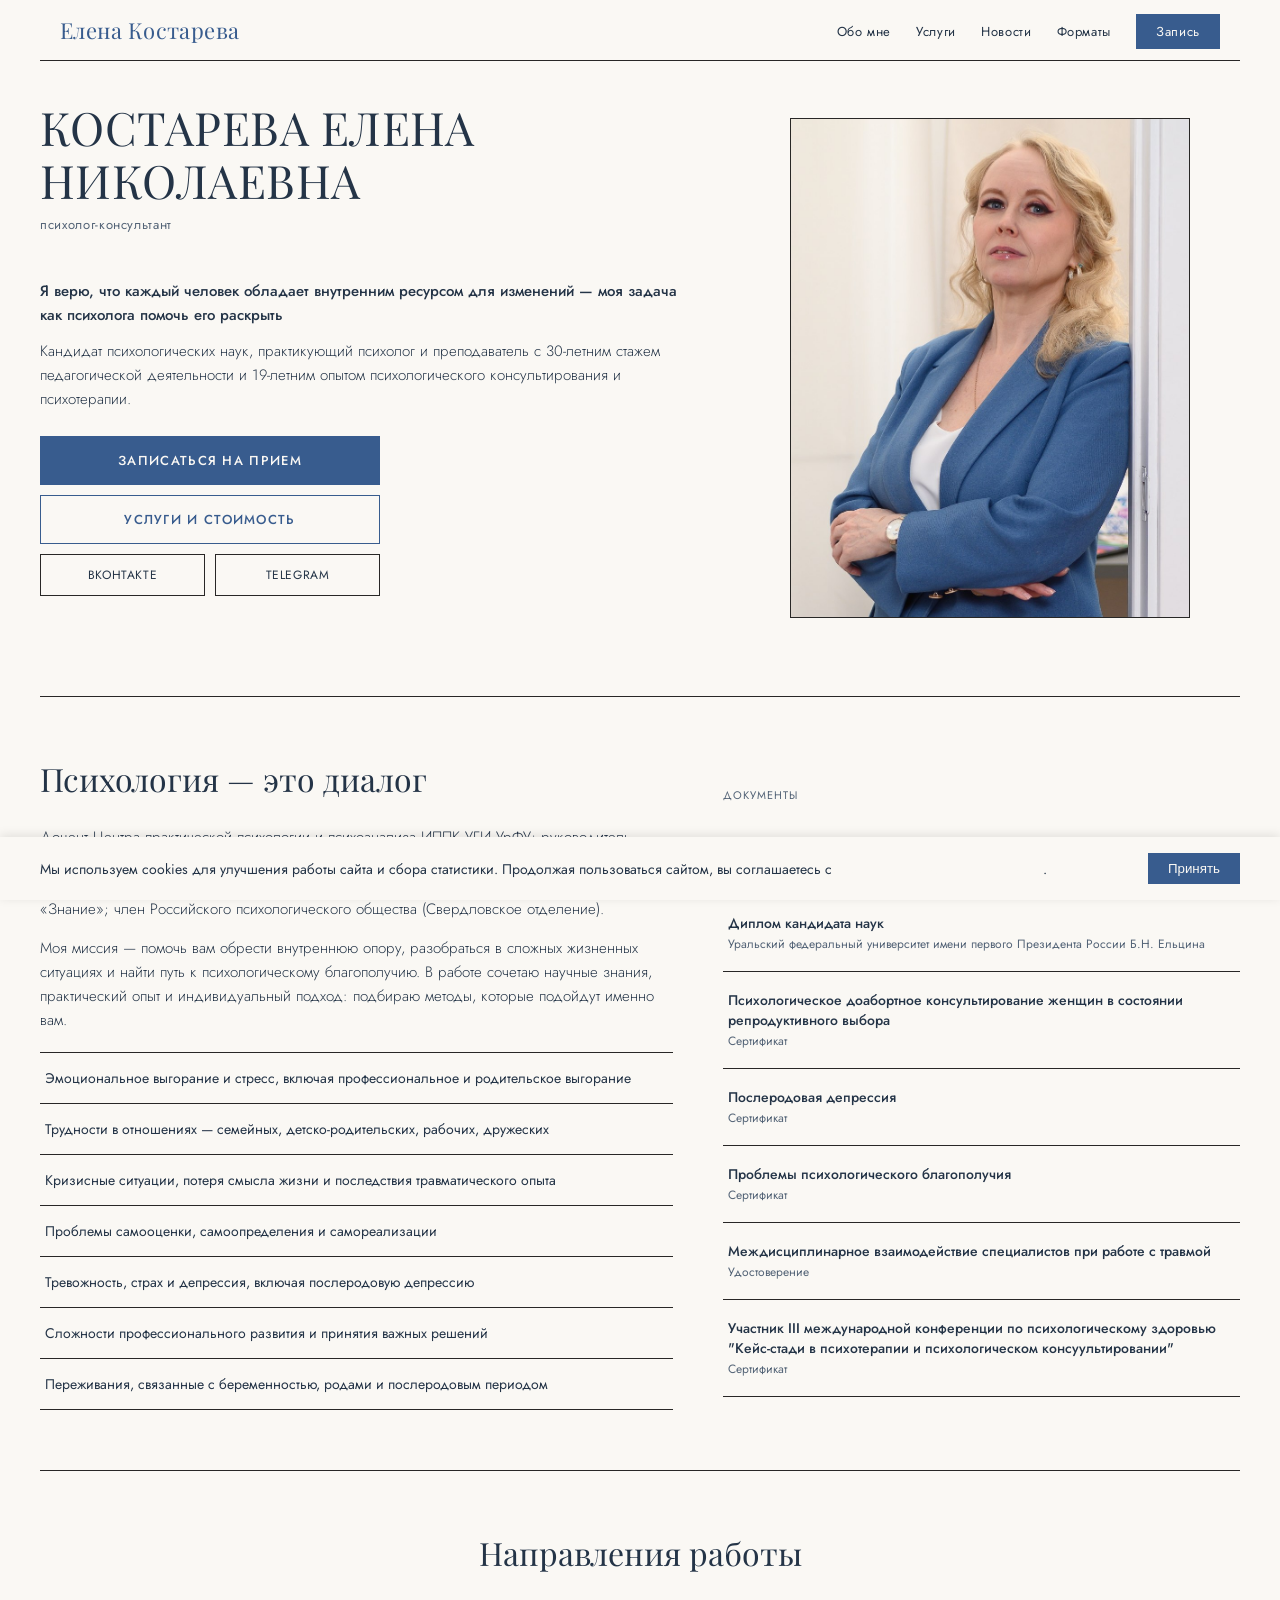
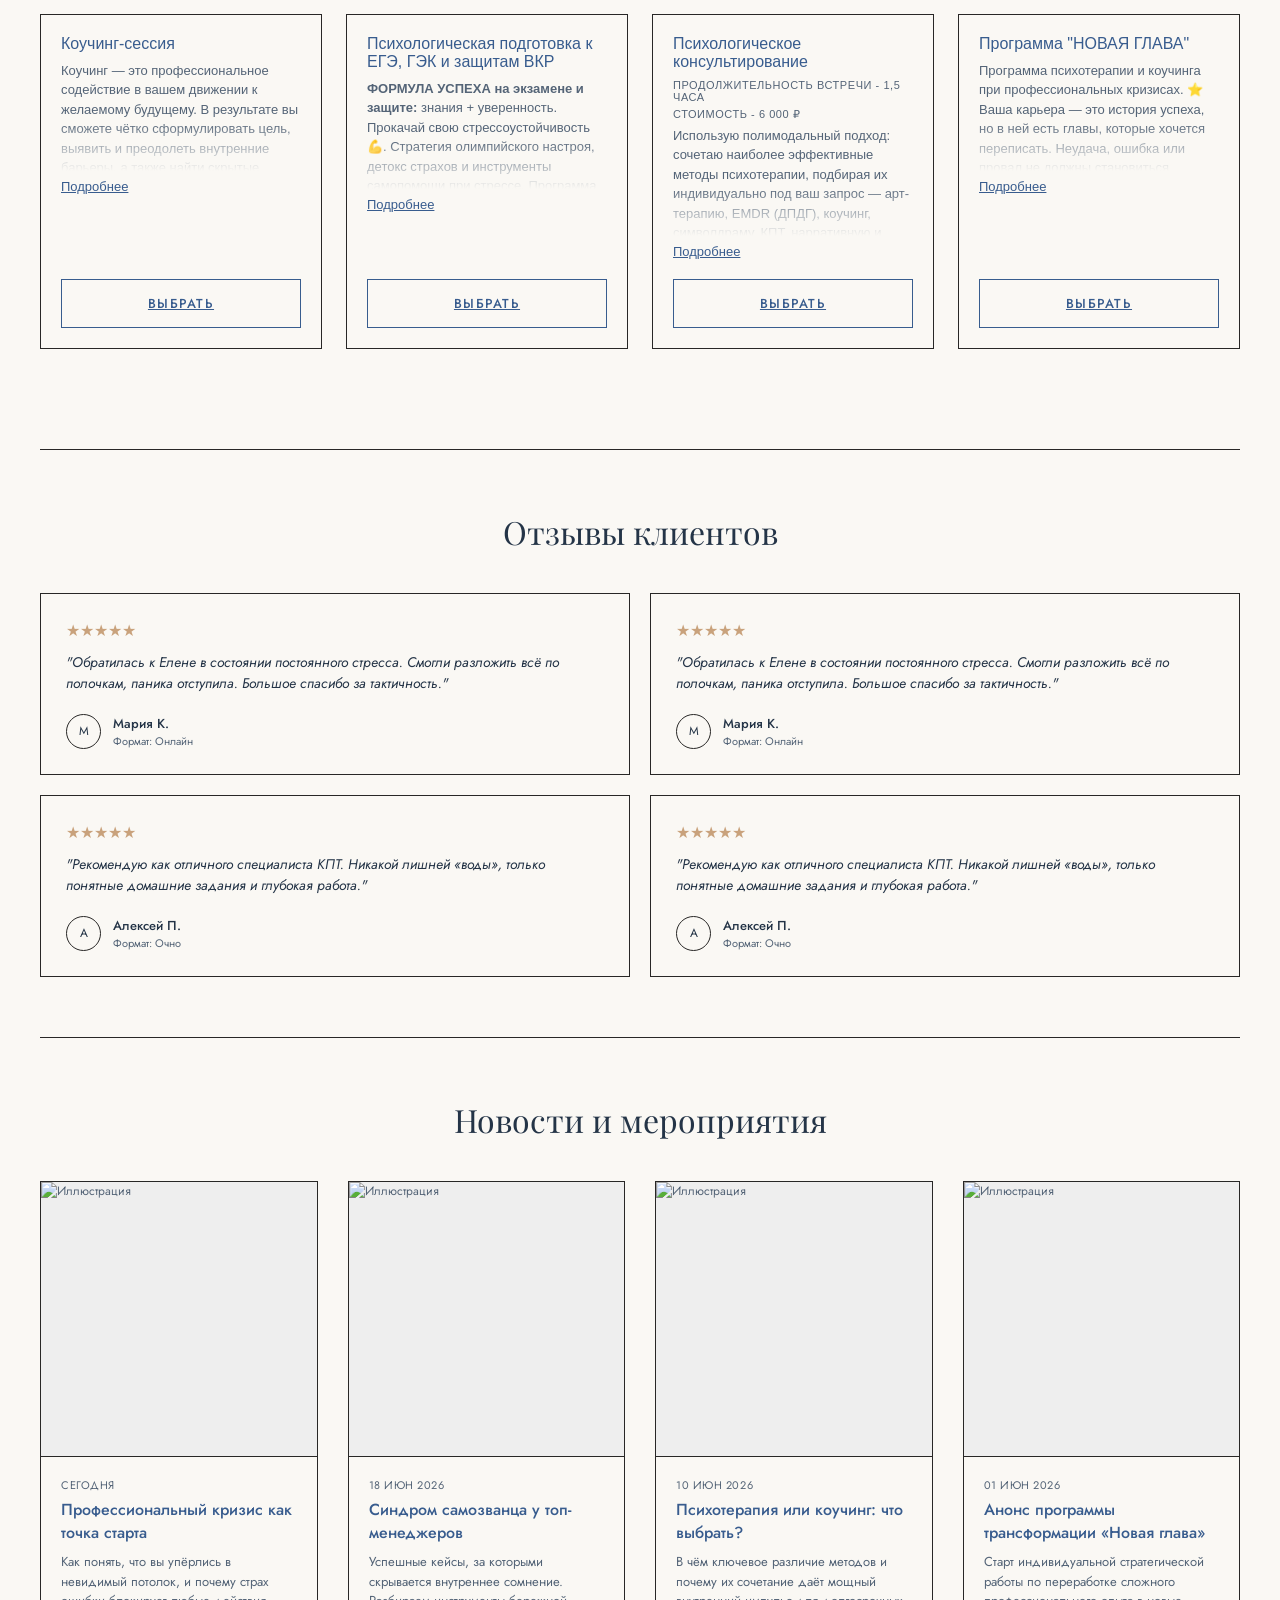
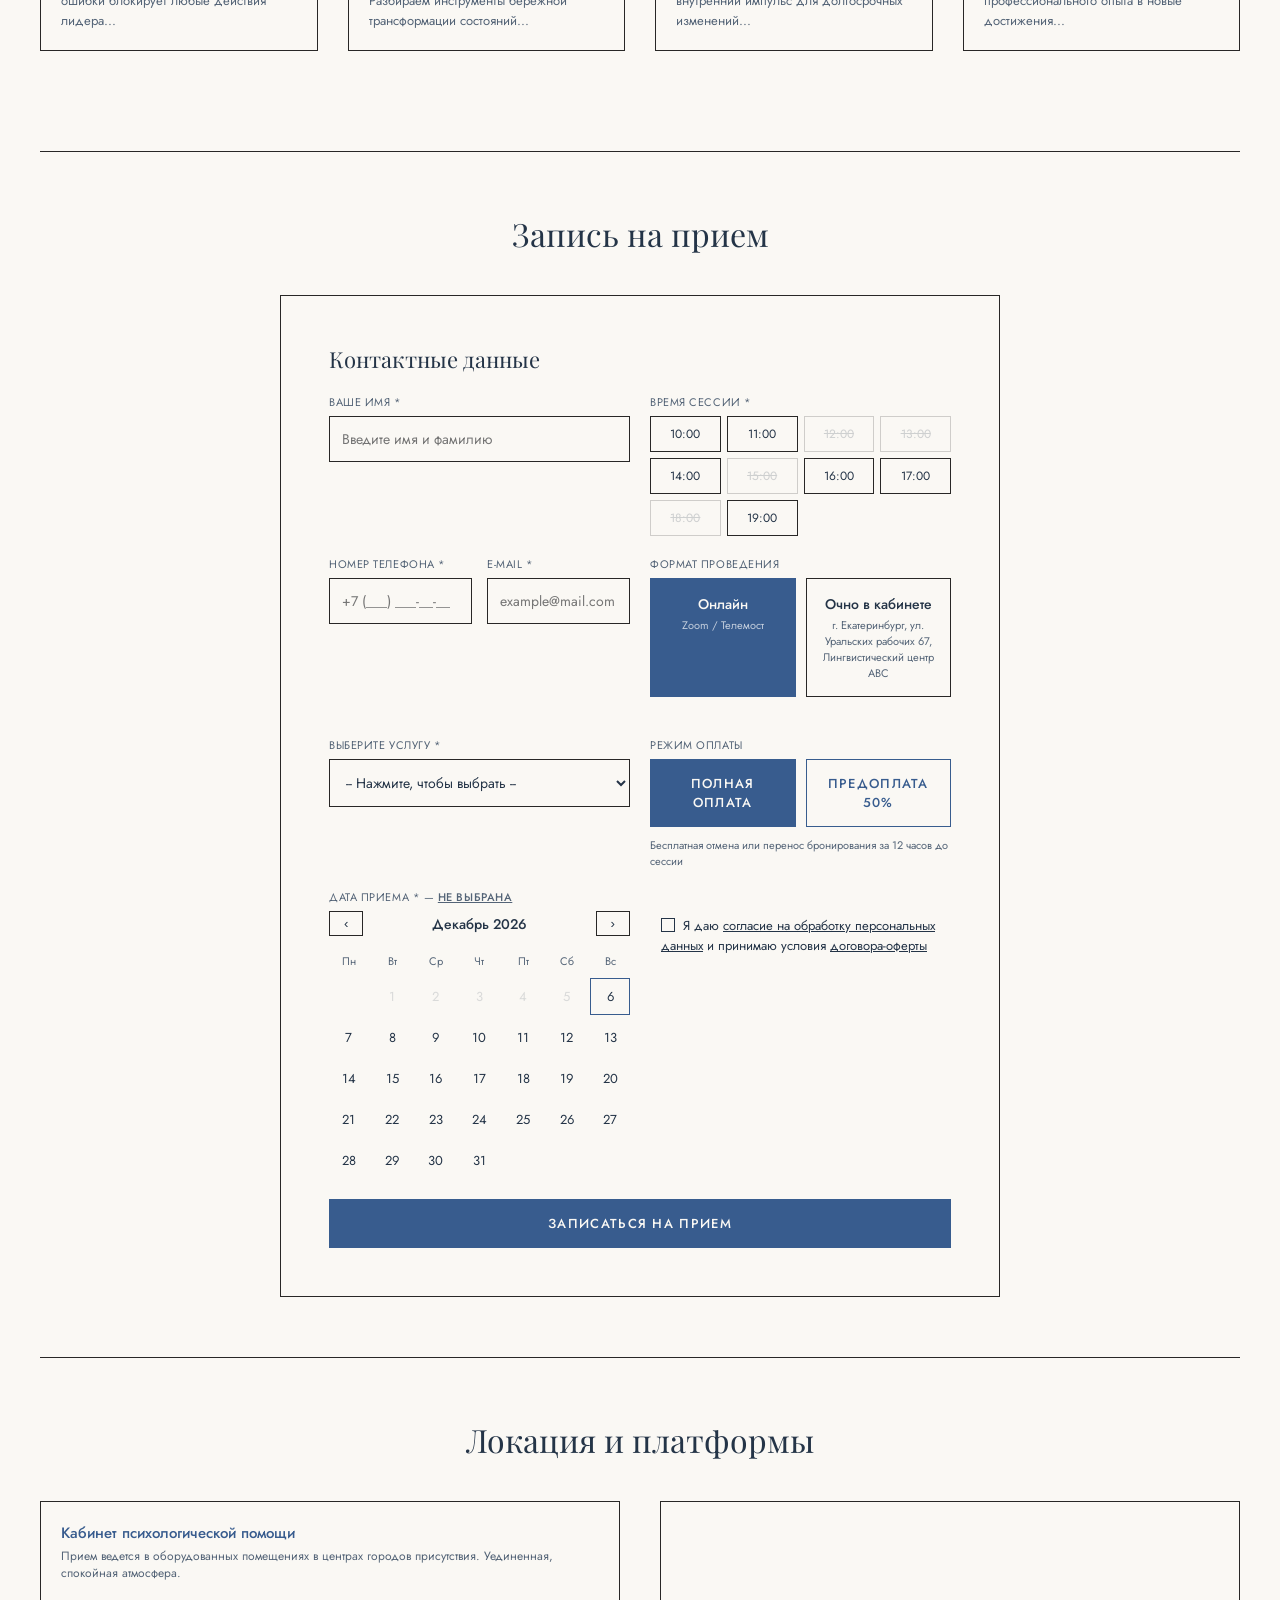
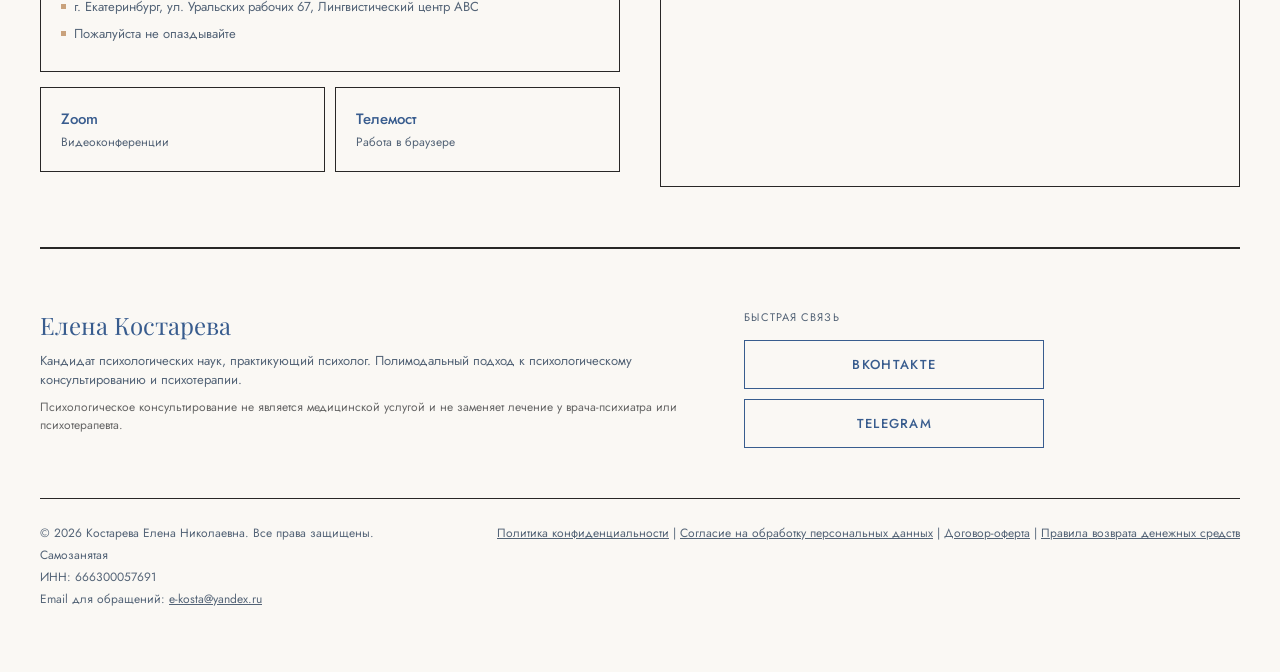
==== index.html @ da9d8582 "auto-sync batch: 2026-06-30 16:48:13" ====
<!DOCTYPE html>
<html lang="ru">

<head>
  <meta charset="UTF-8">
  <meta name="viewport" content="width=device-width, initial-scale=1.0">
  <title>Елена Костарева — Психолог</title>
  <link
    href="https://fonts.googleapis.com/css2?family=Playfair+Display:ital,wght@0,400;0,700;1,400&family=Jost:wght@300;400;500;600&display=swap"
    rel="stylesheet">
  <link rel="stylesheet" href="css/style.css">

  <!-- Yandex.Metrika counter -->
  <script type="text/javascript">
    (function (m, e, t, r, i, k, a) {
      m[i] = m[i] || function () { (m[i].a = m[i].a || []).push(arguments) };
      m[i].l = 1 * new Date();
      for (var j = 0; j < document.scripts.length; j++) { if (document.scripts[j].src === r) { return; } }
      k = e.createElement(t), a = e.getElementsByTagName(t)[0], k.async = 1, k.src = r, a.parentNode.insertBefore(k, a)
    })(window, document, 'script', 'https://mc.yandex.ru/metrika/tag.js?id=110204725', 'ym');

    ym(110204725, 'init', { ssr: true, webvisor: true, clickmap: true, ecommerce: "dataLayer", referrer: document.referrer, url: location.href, accurateTrackBounce: true, trackLinks: true });
  </script>
  <noscript>
    <div><img src="https://mc.yandex.ru/watch/110204725" style="position:absolute; left:-9999px;" alt="" /></div>
  </noscript>
  <!-- /Yandex.Metrika counter -->

</head>

<body>



  <div class="site-wrapper">

    <nav>
      <div class="nav-container">
        <div class="nav-logo">Елена Костарева</div>
        <ul class="nav-links">
          <li><a href="#s-hero">Обо мне</a></li>
          <li><a href="#s-services">Услуги</a></li>
          <li><a href="#s-news">Новости</a></li>
          <li><a href="#s-formats">Форматы</a></li>
          <li><a href="#s-booking" class="nav-cta;"
              style="background: var(--primary); color: #FAF8F4; border: none; padding: 8px 20px; border-radius: 0px; cursor: pointer;">Запись</a>
          </li>
        </ul>
      </div>
    </nav>

    <section id="s-hero" class="page-section">
      <div class="hero-inner">

        <div class="hero-title-block">
          <h1 class="hero-name">Костарева Елена<em>Николаевна</em></h1>
          <div class="hero-badge">психолог-консультант</div>
        </div>

        <div class="hero-right">
          <div class="hero-photo-wrap">
            <div class="hero-photo-inner">
              <img src="media/photo_2026-06-21_14-20-11.jpg" alt="Елена Костарева">
            </div>
          </div>
        </div>

        <div class="hero-left-content">
          <div class="hero-desc">
            <p style="margin-bottom: 12px; font-weight: 500;">Я верю, что каждый человек обладает внутренним ресурсом для изменений — моя задача как психолога помочь его раскрыть</p>
            Кандидат психологических наук, практикующий психолог и преподаватель с 30-летним стажем педагогической деятельности
            и 19-летним опытом психологического консультирования и психотерапии.
          </div>

          <div class="hero-actions">
            <a href="#s-booking" class="btn-style" style="background: var(--primary); color: var(--bg-card);">Записаться
              на прием</a>
            <a href="#s-services" class="btn-style">Услуги и Стоимость</a>
          </div>

          <div class="hero-socials">
            <a href="https://vk.ru/ekostapsy" target="_blank" class="soc-pill">ВКонтакте</a>
            <a href="https://t.me/psychologistekosta" target="_blank" class="soc-pill">Telegram</a>
          </div>
        </div>

      </div>
    </section>

    <div class="page-section">
      <div class="about-grid">

        <div>
          <h2 class="about-heading">Психология — это диалог</h2>
          <p class="about-para">Доцент Центра практической психологии и психоанализа ИППК УГИ УрФУ; руководитель программы
            профпереподготовки по клинической (медицинской) психологии; медицинский психолог государственной медицинской
            организации; лектор Российского общества «Знание»; член Российского психологического общества (Свердловское
            отделение).</p>
          <p class="about-para">Моя миссия — помочь вам обрести внутреннюю опору, разобраться в сложных жизненных ситуациях
            и найти путь к психологическому благополучию. В работе сочетаю научные знания, практический опыт и
            индивидуальный подход: подбираю методы, которые подойдут именно вам.</p>

          <div class="about-spec-list">
            <div class="spec-item">Эмоциональное выгорание и стресс, включая профессиональное и родительское выгорание</div>
            <div class="spec-item">Трудности в отношениях — семейных, детско-родительских, рабочих, дружеских</div>
            <div class="spec-item">Кризисные ситуации, потеря смысла жизни и последствия травматического опыта</div>
            <div class="spec-item">Проблемы самооценки, самоопределения и самореализации</div>
            <div class="spec-item">Тревожность, страх и депрессия, включая послеродовую депрессию</div>
            <div class="spec-item">Сложности профессионального развития и принятия важных решений</div>
            <div class="spec-item">Переживания, связанные с беременностью, родами и послеродовым периодом</div>
          </div>
        </div>

        <div style="margin-top: 30px;">
          <div class="about-eyebrow">Документы</div>
          <div class="cert-blob-card" onclick="openDoc1Modal()">
            <div>
              <div class="cert-name">Диплом о высшем образовании</div>
              <div class="cert-org">Свердловский государственный педагогический институт</div>
            </div>
          </div>

          <div class="cert-blob-card" onclick="openDoc2Modal()">
            <div>
              <div class="cert-name">Диплом кандидата наук</div>
              <div class="cert-org">Уральский федеральный университет имени первого Президента России Б.Н. Ельцина</div>
            </div>
          </div>

          <div class="cert-blob-card" onclick="openDoc3Modal()">
            <div>
              <div class="cert-name">Психологическое доабортное консультирование женщин в состоянии репродуктивного
                выбора</div>
              <div class="cert-org">Сертификат</div>
            </div>
          </div>

          <div class="cert-blob-card" onclick="openDoc4Modal()">
            <div>
              <div class="cert-name">Послеродовая депрессия</div>
              <div class="cert-org">Сертификат</div>
            </div>
          </div>

          <div class="cert-blob-card" onclick="openDoc5Modal()">
            <div>
              <div class="cert-name">Проблемы психологического благополучия</div>
              <div class="cert-org">Сертификат</div>
            </div>
          </div>

          <div class="cert-blob-card" onclick="openDoc6Modal()">
            <div>
              <div class="cert-name">Междисциплинарное взаимодействие специалистов при работе с травмой</div>
              <div class="cert-org">Удостоверение</div>
            </div>
          </div>

          <div class="cert-blob-card" onclick="openDoc7Modal()">
            <div>
              <div class="cert-name">Участник III международной конференции по психологическому здоровью "Кейс-стади в
                психотерапии и психологическом консуультировании"</div>
              <div class="cert-org">Сертификат</div>
            </div>
          </div>
        </div>

      </div>
    </div>

    <!-- Контейнер со всеми услугами -->
    <div id="s-services" class="page-section">

      <div class="section-header">

        <h2 class="section-heading">Направления работы</h2>
      </div>

      <div class="s-services">
        <!-- Услуга 1 -->
        <div class="s-card">
          <!-- <div class="s-price">7 000 ₽</div> -->
          <h3 class="s-title">Коучинг-сессия</h3>

          <div class="s-preview fade">
            <p>Коучинг — это профессиональное содействие в вашем движении к желаемому будущему. В результате вы сможете
              чётко сформулировать цель, выявить и преодолеть внутренние барьеры, а также найти скрытые ресурсы...</p>
          </div>
          <button class="s-more-btn" onclick="openServiceModal('modal-1', 'Коучинг-сессия')">Подробнее</button>
          <a href="#s-booking" class="s-book-btn">Выбрать</a>

          <!-- Скрытый полный текст для модалки -->
          <div id="modal-1" class="s-hidden-content">
            <p>Коучинг — это профессиональное содействие в вашем движении к желаемому будущему.</p>
            <p><strong>В результате вы сможете:</strong></p>
            <ul>
              <li>чётко сформулировать цель, которая действительно вас зажигает;</li>
              <li>выявить и преодолеть внутренние барьеры, которые годами держат вас на месте;</li>
              <li>найти скрытые ресурсы и сильные стороны, о которых вы могли не подозревать;</li>
              <li>составить пошаговый план действий — реалистичный и вдохновляющий;</li>
              <li>сохранить мотивацию и фокус на пути к результату.</li>
            </ul>
          </div>
        </div>

        <!-- Услуга 2 -->
        <div class="s-card">
          <!-- <div class="s-price">6 000 ₽ / час</div> -->
          <h3 class="s-title">Психологическая подготовка к ЕГЭ, ГЭК и защитам ВКР</h3>

          <div class="s-preview fade">
            <p><strong>ФОРМУЛА УСПЕХА на экзамене и защите:</strong> знания + уверенность.</p>
            <p>Прокачай свою стрессоустойчивость 💪. Стратегия олимпийского настроя, детокс страхов и инструменты
              самопомощи при стрессе. Программа от преподавателя университета...</p>
          </div>
          <button class="s-more-btn"
            onclick="openServiceModal('modal-2', 'Подготовка к ЕГЭ и защитам ВКР')">Подробнее</button>
          <a href="#s-booking" class="s-book-btn">Выбрать</a>

          <div id="modal-2" class="s-hidden-content">
            <p><strong>ФОРМУЛА УСПЕХА на экзамене и защите:</strong> знания + уверенность</p>
            <p>ПСИХОЛОГИЧЕСКАЯ ПОДГОТОВКА К ЕГЭ, ГЭК и защитам ВКР. Прокачай свою стрессоустойчивость 💪</p>
            <p><strong>Что ты получишь?</strong></p>
            <ul>
              <li>стратегию создания и поддержания олимпийского настроя;</li>
              <li>детокс страхов и тревожности;</li>
              <li>инструменты самопомощи при стрессе в ситуации экзамена.</li>
            </ul>
            <p><em>Программа от преподавателя университета, практикующего психолога!</em></p>
            <p><strong>Как устроена программа?</strong></p>
            <ul>
              <li>вводная встреча — диагностика состояния, прояснение сильных сторон и зон неустойчивости;</li>
              <li>обучение приёмам самокоррекции состояния;</li>
              <li>формирование готовности к процедуре ЕГЭ, ГЭК и защитам ВКР методиками, основанными на понимании
                нейробиологических основ регуляции состояния и поведения.</li>
            </ul>
            <div class="s-bonus-box">
              <p><strong>Пакет:</strong> 3 индивидуальные сессии с выпускником.</p>
              <p>🎁 <strong>Бонус:</strong> При единовременной оплате пакета + одна 30-минутная консультация с
                родителями <strong>ИЛИ</strong> одна 30-минутная поддерживающая консультация для выпускника В ПОДАРОК.
              </p>
            </div>
          </div>
        </div>

        <!-- Услуга 3 -->
        <div class="s-card">

          <h3 class="s-title">Психологическое консультирование</h3>
          <div class="s-price">Продолжительность встречи - 1,5 часа </div>
          <div class="s-price">Стоимость - 6 000 ₽</div>
          <div class="s-preview fade">
            <p>Использую полимодальный подход: сочетаю наиболее эффективные методы психотерапии, подбирая их
              индивидуально под ваш запрос — арт-терапию, EMDR (ДПДГ), коучинг, символдраму, КПТ, нарративную и
              гештальт-терапию...</p>
          </div>
          <button class="s-more-btn" onclick="openServiceModal('modal-3', 'Психологическое консультирование')">Подробнее</button>
          <a href="#s-booking" class="s-book-btn">Выбрать</a>

          <div id="modal-3" class="s-hidden-content">
            <p>Индивидуальные консультации для решения актуальных жизненных трудностей и обретения внутренней
              гармонии. В работе использую полимодальный подход: сочетаю наиболее эффективные методы психотерапии,
              подбирая их индивидуально под ваш запрос и особенности личности.</p>
            <p><strong>Какие методы применяю:</strong></p>
            <ul>
              <li>арт-терапия — работа через творческое самовыражение, особенно эффективна при сложностях с
                вербализацией эмоций (в т.ч. на основе теории привязанности);</li>
              <li>EMDR (ДПДГ) — помогает проработать травматический опыт без необходимости подробно его
                проговаривать;</li>
              <li>коучинг — для постановки и достижения целей и повышения личной эффективности;</li>
              <li>символдрама (кататимно-имагинативная психотерапия) — работа с образами для доступа к
                бессознательным процессам;</li>
              <li>когнитивно-поведенческая терапия (КПТ) — коррекция негативных установок и дисфункциональных
                мыслей;</li>
              <li>нарративная терапия — переосмысление жизненных историй, поиск сильных сторон и ресурсов;</li>
              <li>гештальт-терапия — восстановление целостности личности, работа с актуальными переживаниями
                «здесь и сейчас»;</li>
              <li>судьбоанализ (Л. Зонди) и экспериментальная диагностика побуждений — для глубокого понимания
                внутренних мотивов и родовых сценариев.</li>
            </ul>
          </div>
        </div>

        <!-- Услуга 4 -->
        <div class="s-card">
          <!-- <div class="s-price">7 000 ₽ / час</div> -->
          <h3 class="s-title">Программа "НОВАЯ ГЛАВА"</h3>

          <div class="s-preview fade">
            <p>Программа психотерапии и коучинга при профессиональных кризисах. ⭐️ Ваша карьера — это история успеха, но
              в ней есть главы, которые хочется переписать. Неудача, ошибка или провал не должны становиться финалом. Вы
              — профессионал...</p>
          </div>
          <button class="s-more-btn" onclick="openServiceModal('modal-4', 'Программа «НОВАЯ ГЛАВА»')">Подробнее</button>
          <a href="#s-booking" class="s-book-btn">Выбрать</a>

          <div id="modal-4" class="s-hidden-content">
            <p><strong>Программа психотерапии и коучинга при профессиональных кризисах</strong></p>
            <p>⭐️ Ваша карьера — это история успеха, но в ней есть главы, которые хочется переписать. Неудача, ошибка
              или провал не должны становиться финалом.</p>
            <p>⭐️ Вы — профессионал, который умеет управлять процессами и людьми. Но сейчас главный проект, который
              буксует, — это вы сами. Программа "НОВАЯ ГЛАВА" — это стратегическая работа по переработке сложного опыта
              в готовность к достижениям. В прошлом содержится топливо для будущих побед, чтобы вы снова начали
              принимать решения с уверенностью лидера и получать результаты, которых заслуживаете.</p>
            <p>⭐️ Чувствуете, что упёрлись в невидимую стену? Когда интеллект и опыт говорят „вперёд“, а внутри — страх,
              сомнение и ступор. Через сочетание глубокой психотерапии и коучинга мы найдём и обезвредим внутренние
              „затыки“, которые воруют вашу энергию. Результат — не просто спокойствие, а мощный внутренний импульс для
              старта к новым вершинам.</p>
            <p><strong>Структура программы:</strong> знакомство, определение запроса и диагностика для составления
              индивидуализированного плана, содержательные этапы программы, завершение.</p>
            <p><strong>Что вы получите?</strong></p>
            <ul class="s-checkmark-list">
              <li>✅ понимание своего жизненного пути;</li>
              <li>✅ новое отношение к своей биографии;</li>
              <li>✅ импульс к изменениям;</li>
              <li>✅ стратегию и тактику достижения целей в важных сферах жизни;</li>
              <li>✅ инструменты трансформаций;</li>
              <li>✅ ключи доступа к изменению своих состояний.</li>
            </ul>
          </div>
        </div>
      </div>
    </div>

    <!-- Разметка самого всплывающего окна (модалки) -->
    <div id="service-modal" class="s-modal-overlay" onclick="closeServiceModal(event)">
      <div class="s-modal-box">
        <button class="s-modal-close" onclick="closeServiceModal()">&times;</button>
        <h3 id="s-modal-title" class="s-modal-title"></h3>
        <div id="s-modal-body" class="s-modal-body"></div>
        <a href="#s-booking" class="s-book-btn s-modal-btn" onclick="closeServiceModal()">Выбрать</a>




      </div>
    </div>

    <div class="page-section">
      <div class="section-header">

        <h2 class="section-heading">Отзывы клиентов</h2>
      </div>
      <div class="rv-grid">
        <div class="rv-card">
          <div class="rv-stars">★★★★★</div>
          <div class="rv-text">"Обратилась к Елене в состоянии постоянного стресса. Смогли разложить всё по полочкам,
            паника отступила. Большое спасибо за тактичность."</div>
          <div class="rv-author">
            <div class="rv-ava">М</div>
            <div>
              <div class="rv-name">Мария К.</div>
              <div class="rv-meta">Формат: Онлайн</div>
            </div>
          </div>
        </div>
        <div class="rv-card">
          <div class="rv-stars">★★★★★</div>
          <div class="rv-text">"Обратилась к Елене в состоянии постоянного стресса. Смогли разложить всё по полочкам,
            паника отступила. Большое спасибо за тактичность."</div>
          <div class="rv-author">
            <div class="rv-ava">М</div>
            <div>
              <div class="rv-name">Мария К.</div>
              <div class="rv-meta">Формат: Онлайн</div>
            </div>
          </div>
        </div>
        <div class="rv-card">
          <div class="rv-stars">★★★★★</div>
          <div class="rv-text">"Рекомендую как отличного специалиста КПТ. Никакой лишней «воды», только понятные
            домашние задания и глубокая работа."</div>
          <div class="rv-author">
            <div class="rv-ava">А</div>
            <div>
              <div class="rv-name">Алексей П.</div>
              <div class="rv-meta">Формат: Очно</div>
            </div>
          </div>
        </div>
        <div class="rv-card">
          <div class="rv-stars">★★★★★</div>
          <div class="rv-text">"Рекомендую как отличного специалиста КПТ. Никакой лишней «воды», только понятные
            домашние задания и глубокая работа."</div>
          <div class="rv-author">
            <div class="rv-ava">А</div>
            <div>
              <div class="rv-name">Алексей П.</div>
              <div class="rv-meta">Формат: Очно</div>
            </div>
          </div>
        </div>
      </div>
    </div>

    <div id="s-news" class="page-section">
      <div class="section-header">

        <h2 class="section-heading">Новости и мероприятия</h2>
      </div>
      <div class="news-grid"></div>
    </div>

    <div id="s-booking" class="page-section">
      <div class="section-header">

        <h2 class="section-heading">Запись на прием</h2>
      </div>

      <div class="booking-form">
        <div class="booking-grid">

          <div class="fg-title">
            <div class="form-ttl">Контактные данные</div>
          </div>

          <div class="fg fg-name">
            <label class="fl">Ваше имя *</label>
            <input class="fi-inp" type="text" id="bName" placeholder="Введите имя и фамилию">
          </div>

          <div class="form-row2 fg-contacts">
            <div class="fg" style="margin-bottom: 0;">
              <label class="fl">Номер телефона *</label>
              <input class="fi-inp" type="tel" id="bPhone" placeholder="+7 (___) ___-__-__">
            </div>
            <div class="fg" style="margin-bottom: 0;">
              <label class="fl">E-mail *</label>
              <input class="fi-inp" type="email" id="bEmail" placeholder="example@mail.com">
            </div>
          </div>

          <div class="fg fg-service">
            <label class="fl">Выберите услугу *</label>
            <select class="fi-sel" id="bService">
              <option value="">-- Нажмите, чтобы выбрать --</option>
              <option value="ind">Коучинг-сессия — 7 000 ₽</option>
              <option value="anx">Психологическая подготовка к ЕГЭ, ГЭК и защитам ВКР — 6 000 ₽ / час</option>
              <option value="anx">Психологическое консультирование — 6 000 ₽, 1,5 часа</option>
              <option value="intro">Программа "НОВАЯ ГЛАВА" — 7 000 ₽ / час</option>
            </select>
          </div>

          <div class="fg fg-date">
            <label class="fl">Дата приема * — <span id="dateLabel"
                style="text-decoration: underline; font-weight: 500;">не выбрана</span></label>
            <div class="cal-nav">
              <button class="cal-nav-btn" onclick="chMon(-1)">‹</button>
              <span class="cal-month" id="calM"></span>
              <button class="cal-nav-btn" onclick="chMon(1)">›</button>
            </div>
            <div class="cal-grid-f" id="calG"></div>
          </div>

          <div class="fg fg-time">
            <label class="fl">Время сессии * <span id="timeLabel" style="font-weight: 600;"></span></label>
            <div class="time-grid">
              <div class="tsl" onclick="selT(this)">10:00</div>
              <div class="tsl" onclick="selT(this)">11:00</div>
              <div class="tsl busy">12:00</div>
              <div class="tsl busy">13:00</div>
              <div class="tsl" onclick="selT(this)">14:00</div>
              <div class="tsl busy">15:00</div>
              <div class="tsl" onclick="selT(this)">16:00</div>
              <div class="tsl" onclick="selT(this)">17:00</div>
              <div class="tsl busy">18:00</div>
              <div class="tsl" onclick="selT(this)">19:00</div>
            </div>
          </div>

          <div class="fg fg-format">
            <label class="fl">Формат проведения</label>
            <div class="fmt-cards">
              <div class="fmt-card on" id="fmtOn" onclick="selFmt('on')">
                <div class="fn">Онлайн</div>
                <div class="fd">Zoom / Телемост</div>
              </div>
              <div class="fmt-card" id="fmtOff" onclick="selFmt('off')">
                <div class="fn">Очно в кабинете</div>
                <div class="fd">г. Екатеринбург, ул. Уральских рабочих 67, Лингвистический центр ABC</div>
              </div>
            </div>
          </div>

          <div class="fg fg-payment">
            <label class="fl">Режим оплаты</label>
            <div class="pay-opts">
              <button class="btn-style pay-opt on" onclick="selPay(this)">Полная оплата</button>
              <button class="btn-style pay-opt" onclick="selPay(this)">Предоплата 50%</button>
            </div>

            <div class="cancel-hint">Бесплатная отмена или перенос бронирования за 12 часов до сессии</div>
          </div>

          <div class="fg fg-soglasie" ;
            style="margin: 16px 0; padding: 11px; background: #FAF8F4; border-radius: 0px; font-size: 13px; line-height: 1.5;">
            <label class="custom-check">
              <input type="checkbox" id="consent-check" required>
              <span>Я даю <a href="javascript:void(0)" onclick="openPersDataModal()"
                  style="color: inherit; text-decoration: underline;">согласие на обработку персональных данных</a> и
                принимаю условия <a href="javascript:void(0)" onclick="openOfertaModal()"
                  style="color: inherit; text-decoration: underline;">договора-оферты</a></span>
            </label>
          </div>

          <button class="btn-style fg-submit"
            style="background: var(--primary) !important; color: var(--bg-card) !important; max-width: 100%;"
            onclick="submitB()">Записаться на прием</button>

        </div>
      </div>
    </div>

    <div id="s-formats" class="page-section">
      <div class="section-header">

        <h2 class="section-heading">Локация и платформы</h2>
      </div>

      <div class="formats-grid-main">
        <div>
          <div class="plat-card">
            <div class="plat-name">Кабинет психологической помощи</div>
            <div class="plat-sub">Прием ведется в оборудованных помещениях в центрах городов присутствия. Уединенная,
              спокойная атмосфера.</div>
            <ul class="rules-list">
              <li class="rule-row"><span class="rule-dot"></span> г. Екатеринбург, ул. Уральских рабочих 67, Лингвистический центр ABC</li>
              <li class="rule-row"><span class="rule-dot"></span> Пожалуйста не опаздывайте</li>
            </ul>
          </div>

          <div class="platforms-grid">
            <div class="plat-card">
              <div class="plat-name">Zoom</div>
              <div class="plat-sub">Видеоконференции</div>
            </div>
            <div class="plat-card">
              <div class="plat-name">Телемост</div>
              <div class="plat-sub">Работа в браузере</div>
            </div>
          </div>
        </div>

        <div class="map-col">
          <div class="map-block">
            <iframe
             src="https://www.google.com/maps/embed?pb=!1m18!1m12!1m3!1d859.5485099688846!2d60.586876999999994!3d56.90001389999999!2m3!1f0!2f0!3f0!3m2!1i1024!2i768!4f13.1!3m3!1m2!1s0x43c1721aa1244d45%3A0x1140491ae9b77c38!2z0YPQuy4g0KPRgNCw0LvRjNGB0LrQuNGFINCg0LDQsdC-0YfQuNGFLCA2Nywg0JXQutCw0YLQtdGA0LjQvdCx0YPRgNCzLCDQodCy0LXRgNC00LvQvtCy0YHQutCw0Y8g0L7QsdC7LiwgNjIwMDQy!5e0!3m2!1sru!2sru!4v1782836334470!5m2!1sru!2sru" 
              width="100%" height="100%" frameborder="0" style="border:0;" allowfullscreen="" loading="lazy"
              referrerpolicy="strict-origin-when-cross-origin">
            </iframe>
          </div>
        </div>
      </div>
    </div>

    <footer>
      <div class="footer-grid">
        <div>
          <div class="footer-brand">Елена Костарева</div>
          <div class="footer-tag">Кандидат психологических наук, практикующий психолог. Полимодальный подход к
            психологическому консультированию и психотерапии.</div>
          <div style="font-size: 12px; color: #666; margin-top: 8px;">Психологическое консультирование не является
            медицинской услугой и не заменяет лечение у врача-психиатра или психотерапевта.</div>
        </div>

        <div class="foot-contact-container">
          <div class="foot-col-h">Быстрая связь</div>
          <div class="foot-ct-item"><a href="https://vk.ru/ekostapsy" target="_blank" class="fci-v">ВКонтакте</a></div>
          <div class="foot-ct-item"><a href="https://t.me/psychologistekosta" class="fci-v">Telegram</a></div>
        </div>
      </div>

      <div class="footer-bottom">
        <div>© 2026 Костарева Елена Николаевна. Все права защищены.
          <p style="margin: 4px 0;">Самозанятая</p>
          <p style="margin: 4px 0;">ИНН: 666300057691</p>
          <p style="margin: 4px 0;">Email для обращений: <a href="mailto:e-kosta@yandex.ru"
              style="color: inherit;">e-kosta@yandex.ru</a></p>
        </div>
        <div class="foot-policy">
          <a href="javascript:void(0)" onclick="openPolicyModal()">Политика конфиденциальности</a> |
          <a href="javascript:void(0)" onclick="openPersDataModal()">Согласие на обработку персональных данных</a> |
          <a href="javascript:void(0)" onclick="openOfertaModal()">Договор-оферта</a> |
          <a href="javascript:void(0)" onclick="openBackRuleModal()">Правила возврата денежных средств</a>
        </div>
      </div>
    </footer>

  </div>

  <div class="modal-ov" id="mdl">
    <div class="modal-box">
      <button class="modal-close" onclick="closeMdl()">✕</button>

      <div id="modalStep1">
        <div class="modal-ttl">Проверьте ваши данные</div>
        <div class="modal-sub">Пожалуйста, убедитесь, что вся информация указана верно, прежде чем завершить
          бронирование:</div>

        <div class="summary-box">
          <p><strong>Имя:</strong> <span id="sumName"></span></p>
          <p><strong>Телефон:</strong> <span id="sumPhone"></span></p>
          <p><strong>Почта:</strong> <span id="sumEmail"></span></p>
          <p><strong>Услуга:</strong> <span id="sumService"></span></p>
          <p><strong>Дата и время:</strong> <span id="sumDateTime"></span></p>
        </div>

        <button class="btn-style"
          style="background: var(--primary) !important; color: var(--bg-card) !important; margin-bottom: 10px; max-width: 100%;"
          onclick="confirmFinalB()">Всё верно, подтвердить</button>
        <button class="btn-style" style="border-color: var(--border-color); max-width: 100%;"
          onclick="closeMdl()">Изменить данные</button>
      </div>

      <div id="modalStep2" style="display: none;">
        <div class="modal-ttl">Вы записаны на прием!</div>
        <div class="modal-sub" style="font-size: 15px; font-weight: 600; color: var(--text-main);">Пожалуйста, проверьте
          вашу почту.</div>
        <div class="modal-sub">Мы отправили подтверждение бронирования и памятку по подготовке к встрече на указанный
          электронный адрес.</div>
        <button class="btn-style" style="max-width: 100%;" onclick="closeMdl()">Закрыть окно</button>
      </div>

    </div>
  </div>

  <!-- МОДАЛЬНЫЕ ОКНА -->
  <div id="policy-modal" class="s-modal-overlay" onclick="closePolicyModal(event)">
    <div class="s-modal-box" style="max-width: 700px;">
      <button class="s-modal-close" onclick="closePolicyModal()">&times;</button>
      <h3 class="s-modal-title">Политика конфиденциальности</h3>
      <div class="s-modal-body" style="font-size: 13px; text-align: left;">
        <p><strong>1. Общие положения</strong><br>Настоящая Политика конфиденциальности определяет порядок обработки,
          хранения и защиты персональных данных пользователей на сайте Костаревой Елены Николаевны.</p>
        <p><strong>2. Какие персональные данные обрабатываются</strong><br>Обрабатываются только те данные, которые
          пользователь указывает в форме записи: Имя, Номер телефона и E-mail.</p>
        <p><strong>3. Цели обработки данных</strong><br>Данные используются исключительно для организации записи на
          консультации, связи с клиентом и отправки подтверждений бронирования на электронную почту.</p>
        <p><strong>4. Защита и передача данных</strong><br>Оператор обязуется не передавать данные третьим лицам, за
          исключением случаев, предусмотренных
          законодательством РФ. Все данные защищены от несанкционированного доступа.
          Для проведения оплаты через платёжную систему ЮKassa передаются следующие данные: имя, адрес электронной
          почты, номер телефона. Данные банковской карты передаются напрямую в ЮKassa по защищённому протоколу и не
          хранятся на сайте Оператора. Оператор не получает и не хранит реквизиты банковских карт клиента.
          На сайте используется сервис веб-аналитики Яндекс.Метрика. Сервис собирает данные о посещениях сайта
          (IP-адрес, информация о браузере, времени посещения, источнике перехода) для анализа поведения
          пользователей и улучшения работы сайта. Данные передаются компании ООО «Яндекс» (Россия) и обрабатываются
          в соответствии с Политикой конфиденциальности Яндекс.</p>
        <p><strong>5. Отзыв данных</strong><br>Вы можете в любой момент отозвать свое согласие, написав специалисту по
          контактам, указанным на сайте.</p>
      </div>
      <button class="s-book-btn s-modal-btn" onclick="closePolicyModal()">Закрыть</button>
    </div>
  </div>


  <div id="pers-data" class="s-modal-overlay" onclick="closePersDataModal(event)">
    <div class="s-modal-box" style="max-width: 700px;">
      <button class="s-modal-close" onclick="closePersDataModal()">&times;</button>

      <h3 class="s-modal-title">Согласие на обработку персональных данных</h3>
      <div class="s-modal-body" style="font-size: 13px; text-align: left;">
        <p><strong>1. Общие положения</strong><br>
          Настоящим, оставляя заявку на сайте, я свободно, своей волей и в своем интересе даю согласие самозанятому
          психологу Елене Николаевне Костаревой на обработку моих персональных данных в соответствии с Федеральным
          законом №152-ФЗ «О персональных данных».
        </p>
        <p><strong>2. Какие персональные данные обрабатываются</strong><br>
          В рамках обработки могут использоваться следующие данные: фамилия, имя, номер телефона, адрес электронной
          почты, сведения, указанные в сообщении при заполнении формы, а также иные данные, добровольно предоставленные
          мной.
        </p>
        <p><strong>3. Цели обработки персональных данных</strong><br>
          Персональные данные обрабатываются исключительно для связи со мной, записи на консультацию, оказания
          психологических услуг, подтверждения записи, направления уведомлений, ответов на обращения и исполнения
          обязательств перед клиентом.
        </p>
        <p><strong>4. Порядок обработки и защита данных</strong><br>
          Обработка персональных данных осуществляется с использованием средств автоматизации и без их использования.
          Персональные данные не передаются третьим лицам, за исключением случаев, предусмотренных законодательством
          Российской Федерации, и принимаются необходимые меры для их защиты от неправомерного доступа, изменения,
          раскрытия или уничтожения.
        </p>
        <p><strong>5. Срок действия согласия и его отзыв</strong><br>
          Настоящее согласие действует с момента его предоставления и до достижения целей обработки персональных данных
          либо до момента его отзыва. Я вправе в любое время отозвать свое согласие, направив соответствующее
          уведомление по контактному адресу, указанному на сайте.
        </p>
      </div>


      <button class="s-book-btn s-modal-btn" onclick="closePersDataModal()">Закрыть</button>
    </div>
  </div>

  <div id="oferta-modal" class="s-modal-overlay" onclick="closeOfertaModal(event)">
    <div class="s-modal-box" style="max-width: 700px;">
      <button class="s-modal-close" onclick="closeOfertaModal()">&times;</button>
      <h3 class="s-modal-title">Договор-оферта</h3>
      <div class="s-modal-body" style="font-size: 13px; text-align: left;">
        <p><strong>1. Общие положения</strong><br> Настоящий документ является публичной офертой самозанятого психолога
          Елены Николаевны Костаревой на оказание психологических консультационных услуг. Оформление заявки на сайте
          означает полное и безоговорочное принятие условий настоящей оферты. </p>
        <p><strong>2. Предмет договора</strong><br> Исполнитель обязуется оказать клиенту психологическую консультацию в
          согласованное время, а клиент обязуется предоставить достоверные данные при записи и оплатить услуги в
          соответствии с установленной стоимостью. </p>
        <p><strong>3. Порядок записи и оплаты</strong><br> Запись осуществляется через форму на сайте или по указанным
          контактам. Оплата производится онлайн
          банковской картой через платёжную систему ЮKassa. Консультация считается забронированной после подтверждения
          записи и получения оплаты (если предусмотрена предварительная оплата). После оплаты Клиент получает чек на
          указанный email в соответствии с 54-ФЗ.
        </p>
        <p><strong>4. Отмена и перенос консультации</strong><br> Клиент вправе отменить или перенести консультацию,
          уведомив Исполнителя заранее. При отмене более чем за 24 часа до назначенного времени денежные средства
          возвращаются полностью либо запись переносится на другую дату. При отмене менее чем за 24 часа стоимость
          консультации не возвращается, так как время специалиста резервируется индивидуально. </p>
        <p><strong>5. Заключительные положения</strong><br> Исполнитель оказывает услуги в статусе самозанятого в
          соответствии с законодательством Российской Федерации. Все спорные вопросы стороны стремятся решить путем
          переговоров, а при невозможности достижения соглашения — в порядке, установленном законодательством Российской
          Федерации. </p>
      </div>
      <button class="s-book-btn s-modal-btn" onclick="closeOfertaModal()">Закрыть</button>
    </div>
  </div>

  <div id="backrule-modal" class="s-modal-overlay" onclick="closeBackRuleModal(event)">
    <div class="s-modal-box" style="max-width: 700px;">
      <button class="s-modal-close" onclick="closeBackRuleModal()">&times;</button>

      <h3 class="s-modal-title">Правила возврата денежных средств</h3>
      <div class="s-modal-body" style="font-size: 13px; text-align: left;">

        <p><strong>1. Общие положения</strong><br>
          Настоящие Правила определяют порядок возврата денежных средств за психологические консультации, оказываемые
          самозанятым психологом Еленой Николаевной Костаревой.
        </p>

        <p><strong>2. Отмена или перенос консультации клиентом</strong><br>
          Клиент вправе отменить или перенести консультацию, уведомив Исполнителя любым удобным способом по контактам,
          указанным на сайте.
        </p>

        <p><strong>3. Возврат денежных средств</strong><br>
          При отмене консультации более чем за 24 часа до назначенного времени денежные средства возвращаются в полном
          объеме либо, по согласованию сторон, запись переносится на другую дату и время.<br><br>
          При отмене менее чем за 24 часа до начала консультации стоимость услуги не возвращается, поскольку указанное
          время резервируется индивидуально для клиента.
        </p>

        <p><strong>4. Порядок возврата</strong><br>
          Для оформления возврата необходимо обратиться к Исполнителю по контактным данным, указанным на сайте, и
          сообщить сведения, необходимые для идентификации платежа. Возврат осуществляется тем же способом, которым была
          произведена оплата, если иное не согласовано сторонами.
        </p>

        <p><strong>5. Срок возврата</strong><br>
          После принятия решения о возврате денежные средства перечисляются в сроки, предусмотренные платежной системой
          и банком, обслуживающим клиента. Срок зачисления денежных средств зависит от правил банка-эмитента и обычно
          составляет от 1 до 10 рабочих дней.
        </p>

      </div>



      <button class="s-book-btn s-modal-btn" onclick="closeBackRuleModal()">Закрыть</button>
    </div>
  </div>


  <!-- Доки модальные окна -->
  <div id="doc1-modal" class="s-modal-overlay" onclick="closeDoc1Modal(event)">
    <div class="s-modal-box" style="max-width: 700px;">
      <button class="s-modal-close" onclick="closeDoc1Modal()">&times;</button>

      <h3 class="s-modal-title">Диплом о высшем образовании</h3>

      <div class="s-modal-body">
        <img src="media/diplom_o_visshem_obrazovanii.jpg" alt="Диплом кандидата наук"
          style="display:block; width:100%; height:auto;">
      </div>

      <button class="s-book-btn s-modal-btn" onclick="closeDoc1Modal()">Закрыть</button>
    </div>
  </div>

  <div id="doc2-modal" class="s-modal-overlay" onclick="closeDoc2Modal(event)">
    <div class="s-modal-box" style="max-width: 700px;">
      <button class="s-modal-close" onclick="closeDoc2Modal()">&times;</button>

      <h3 class="s-modal-title">Диплом кандидата наук</h3>

      <div class="s-modal-body">
        <img src="media/diplom-kandidat-nauk.jpg" alt="Диплом кандидата наук"
          style="display:block; width:100%; height:auto;">
      </div>

      <button class="s-book-btn s-modal-btn" onclick="closeDoc2Modal()">Закрыть</button>
    </div>
  </div>

  <div id="doc3-modal" class="s-modal-overlay" onclick="closeDoc3Modal(event)">
    <div class="s-modal-box" style="max-width: 700px;">
      <button class="s-modal-close" onclick="closeDoc3Modal()">&times;</button>

      <h3 class="s-modal-title">Психологическое доабортное консультирование женщин в состоянии репродуктивного выбора
      </h3>

      <div class="s-modal-body">
        <embed src="media/sert-doabort-kons.pdf" type="application/pdf" width="100%" height="700px">
      </div>

      <button class="s-book-btn s-modal-btn" onclick="closeDoc3Modal()">Закрыть</button>
    </div>
  </div>

  <div id="doc4-modal" class="s-modal-overlay" onclick="closeDoc4Modal(event)">
    <div class="s-modal-box" style="max-width: 700px;">
      <button class="s-modal-close" onclick="closeDoc4Modal()">&times;</button>

      <h3 class="s-modal-title">Послеродовая депрессия</h3>

      <div class="s-modal-body">
        <img src="media/sert-poslerodovaya-depressia.png" alt="Послеродовая депрессия"
          style="display:block; width:100%; height:auto;">
      </div>

      <button class="s-book-btn s-modal-btn" onclick="closeDoc4Modal()">Закрыть</button>
    </div>
  </div>

  <div id="doc5-modal" class="s-modal-overlay" onclick="closeDoc5Modal(event)">
    <div class="s-modal-box" style="max-width: 700px;">
      <button class="s-modal-close" onclick="closeDoc5Modal()">&times;</button>

      <h3 class="s-modal-title">Проблемы психологического благополучия</h3>

      <div class="s-modal-body">
        <embed src="media/sert-problemi-psihologicheskogo-blagopoluchiya.pdf" type="application/pdf" width="100%"
          height="700px">
      </div>

      <button class="s-book-btn s-modal-btn" onclick="closeDoc5Modal()">Закрыть</button>
    </div>
  </div>

  <div id="doc6-modal" class="s-modal-overlay" onclick="closeDoc6Modal(event)">
    <div class="s-modal-box" style="max-width: 700px;">
      <button class="s-modal-close" onclick="closeDoc6Modal()">&times;</button>

      <h3 class="s-modal-title">Междисциплинарное взаимодействие специалистов при работе с травмой</h3>

      <div class="s-modal-body">
        <img src="media/udostoverenie-po-travme.png"
          alt="Междисциплинарное взаимодействие специалистов при работе с травмой"
          style="display:block; width:100%; height:auto;">
      </div>

      <button class="s-book-btn s-modal-btn" onclick="closeDoc6Modal()">Закрыть</button>
    </div>
  </div>

  <div id="doc7-modal" class="s-modal-overlay" onclick="closeDoc7Modal(event)">
    <div class="s-modal-box" style="max-width: 700px;">
      <button class="s-modal-close" onclick="closeDoc7Modal()">&times;</button>

      <h3 class="s-modal-title">Участник III международной конференции по психологическому здоровью "Кейс-стади в
        психотерапии и психологическом консуультировании"</h3>

      <div class="s-modal-body">
        <img src="media/sert-konf-keis_stadi.jpg"
          alt="Участник III международной конференции по психологическому здоровью " Кейс-стади в психотерапии и
          психологическом консуультировании"" style="display:block; width:100%; height:auto;">
      </div>

      <button class="s-book-btn s-modal-btn" onclick="closeDoc7Modal()">Закрыть</button>
    </div>
  </div>


















  <div id="cookie-banner"
    style="position: fixed; bottom: 0; left: 0; right: 0; background: #FAF8F4; padding: 16px; box-shadow: 0 -2px 10px rgba(0,0,0,0.1); z-index: 9999; display: none; font-size: 14px;">
    <div
      style="max-width: 1200px; margin: 0 auto; display: flex; justify-content: space-between; align-items: center; gap: 16px; flex-wrap: wrap;">
      <span>Мы используем cookies для улучшения работы сайта и сбора статистики. Продолжая пользоваться сайтом, вы
        соглашаетесь с <a href="javascript:void(0)" onclick="openPolicyModal()"
          style="text-decoration: underline; color: #FAF8F4;">Политикой конфиденциальности</a>.</span>
      <button onclick="acceptCookies()"
        style="background: var(--primary); color: #FAF8F4; border: none; padding: 8px 20px; border-radius: 0px; cursor: pointer;">Принять</button>
    </div>
  </div>

<script src="js/script.js"></script>

</body>

</html>
---- css/style.css ----
:root {
      --primary: #385C8E;
      --text-main: #243447;
      --bg-outer: #FAF8F4;
      --bg-card: #FAF8F4;
      --accent: #C9A27C;
      --text-muted: #546477;
      --border-color: #282726;
      --font-serif: 'Playfair Display', serif;
      --font-body: 'Jost', sans-serif;
    }

    * {
      margin: 0;
      padding: 0;
      box-sizing: border-box;
    }

    html {
      scroll-behavior: smooth;
    }

    body {
      background: var(--bg-outer);
      color: var(--text-main);
      font-family: var(--font-body);
      display: flex;
      justify-content: center;
      align-items: flex-start;
      min-height: 100vh;
    }

    /* АДАПТИВНЫЙ ГЛОБАЛЬНЫЙ КОНТЕЙНЕР */
    .site-wrapper {
      width: 100%;
      background: var(--bg-card);
      min-height: 100vh;
      display: flex;
      flex-direction: column;
      position: relative;
    }

    @media (min-width: 769px) {
      .site-wrapper {
        max-width: 100%;
        padding: 0 40px;
      }
    }

    @media (max-width: 768px) {
      .site-wrapper {
        max-width: 100%;
      }
    }

    /* ОГРАНИЧЕНИЕ ШИРИНЫ */
    .hero-inner,
    .stats-inner,
    .about-grid,
    .srv-grid,
    .rv-grid,
    .news-grid,
    .booking-grid,
    .formats-grid-main,
    .footer-grid,
    nav .nav-container {
      max-width: 1400px;
      width: 100%;
      margin-left: auto;
      margin-right: auto;
    }

    /* НАВИГАЦИЯ */
    nav {
      position: sticky;
      top: 0;
      width: 100%;
      border-bottom: 1px solid var(--border-color);
      padding: 15px 0;
      background: var(--bg-card);
      z-index: 100;
    }

    nav .nav-container {
      display: flex;
      justify-content: space-between;
      align-items: center;
      padding: 0 20px;
    }

    .nav-logo {
      font-family: var(--font-serif);
      font-size: 22px;
      font-weight: 400;
      letter-spacing: 0.02em;
      color: var(--primary);
    }

    .nav-links {
      display: flex;
      gap: 25px;
      list-style: none;
    }

    .nav-links a {
      text-decoration: none;
      font-size: 13px;
      font-weight: 400;
      color: var(--text-main);
      letter-spacing: 0.05em;
      transition: opacity 0.2s;
    }

    .nav-links a:hover {
      opacity: 0.6;
    }

    .nav-links .nav-cta {
      font-weight: 600;
      text-decoration: underline;
      color: var(--primary);
    }

    @media (max-width: 768px) {
      nav .nav-container {
        flex-direction: column;
        gap: 12px;
        text-align: center;
      }

      .nav-links {
        gap: 15px;
        justify-content: center;
        width: 100%;
      }

      .nav-links a {
        font-size: 12px;
      }
    }

    /* СЕКЦИИ САЙТА */
    .page-section {
      padding: 60px 0;
      border-bottom: 1px solid var(--border-color);
    }

    @media (max-width: 768px) {
      .page-section {
        padding: 40px 20px;
      }
    }

    /* СЕКЦИЯ ХЕРО */
    #s-hero {
      padding-top: 40px;
    }

    @media (min-width: 769px) {
      .hero-inner {
        display: grid;
        grid-template-columns: 55% 45%;
        align-items: center;
        gap: 20px;
        position: relative;
      }

      .hero-title-block {
        grid-column: 1;
        grid-row: 1;
        margin-right: -130px;
        position: relative;
        z-index: 12;
      }

      .hero-left-content {
        grid-column: 1;
        grid-row: 2;
        position: relative;
        z-index: 10;
        padding-right: 10px;
      }

      .hero-right {
        grid-column: 2;
        grid-row: 1 / span 4;
        display: flex;
        justify-content: center;
        width: 100%;
      }

      .hero-name {
        font-family: var(--font-serif);
        font-size: 46px;
        font-weight: 400;
        line-height: 1.15;
        text-transform: uppercase;
        letter-spacing: 0.01em;
      }
    }

    @media (max-width: 768px) {
      #s-hero.page-section {
        padding-top: 24px;
      }

      .hero-inner {
        display: flex;
        flex-direction: column;
        gap: 20px;
      }

      .hero-title-block {
        margin-right: 0;
      }

      .hero-name {
        font-family: var(--font-serif);
        font-size: 31px !important;
        font-weight: 400;
        line-height: 1.2;
        text-transform: uppercase;
      }

      .hero-right {
        display: flex;
        justify-content: flex-end;
        width: 100%;
        position: relative;
        top: 0px;
        bottom: 0px;
        left: 0px;
        right: 0px;
        margin-top: 0px;
        margin-bottom: 0px;
        margin-left: 0px;
        margin-right: 0px;
        padding-top: 0px;
        padding-bottom: 0px;
        padding-left: 0px;
        padding-right: 0px;
        transform: none;
        z-index: 5;
      }
    }

    .hero-name em {
      font-style: normal;
      display: block;
    }

    .hero-badge {
      font-size: 13px;
      color: var(--text-muted);
      margin-top: 8px;
      text-transform: lowercase;
      letter-spacing: 0.05em;
    }

    .hero-photo-wrap {
      width: 100%;
      max-width: 400px;
      aspect-ratio: 4 / 5;
      border: 1px solid var(--border-color);
      position: relative;
      overflow: hidden;
      z-index: 1;
    }

    .hero-photo-inner {
      width: 100%;
      height: 100%;
      background: #dfdfdf;
    }

    .hero-photo-inner img {
      width: 151%;
      height: 148%;
      object-fit: cover;
    }

    .hero-desc {
      font-size: 15px;
      line-height: 1.6;
      color: var(--text-main);
      font-weight: 300;
      margin-top: 25px;
    }

    /* КНОПКИ */
    .btn-style {
      display: inline-flex;
      align-items: center;
      justify-content: center;
      width: 100%;
      max-width: 340px;
      padding: 14px;
      border: 1px solid var(--primary);
      background: transparent;
      color: var(--primary);
      font-family: var(--font-body);
      font-size: 13px;
      font-weight: 500;
      text-transform: uppercase;
      letter-spacing: 0.1em;
      text-decoration: none;
      cursor: pointer;
      transition: background 0.2s, color 0.2s;
    }

    .btn-style:hover {
      background: var(--primary);
      color: var(--bg-card);
    }

    .hero-actions {
      display: flex;
      flex-direction: column;
      gap: 10px;
      margin-top: 25px;
    }

    .hero-socials {
      display: grid;
      grid-template-columns: repeat(2, 1fr);
      gap: 10px;
      margin-top: 10px;
      max-width: 340px;
    }

    .soc-pill {
      display: flex;
      align-items: center;
      justify-content: center;
      padding: 11px;
      border: 1px solid var(--border-color);
      font-size: 12px;
      text-transform: uppercase;
      color: var(--text-main);
      text-decoration: none;
      letter-spacing: 0.05em;
    }

    .soc-pill:hover {
      border-color: var(--primary);
      color: var(--primary);
    }

    /* СТАТИСТИКА */
    .stats-inner {
      display: grid;
      grid-template-columns: repeat(3, 1fr);
      gap: 20px;
      text-align: center;
    }

    .stat-num {
      font-family: var(--font-serif);
      font-size: 32px;
      color: var(--primary);
    }

    .stat-lbl {
      font-size: 11px;
      color: var(--text-muted);
      text-transform: uppercase;
      margin-top: 5px;
      letter-spacing: 0.05em;
    }

    /* БЛОК ОБ АВТОРЕ */
    @media (min-width: 769px) {
      .about-grid {
        display: grid;
        grid-template-columns: 1.1fr 0.9fr;
        gap: 50px;
      }
    }

    .about-heading {
      font-family: var(--font-serif);
      font-size: 32px;
      font-weight: 400;
      margin-bottom: 25px;
    }

    .about-para {
      font-size: 15px;
      line-height: 1.6;
      margin-bottom: 15px;
      font-weight: 300;
    }

    .about-spec-list {
      border-top: 1px solid var(--border-color);
      margin-top: 20px;
    }

    .spec-item {
      padding: 15px 5px;
      font-size: 14px;
      border-bottom: 1px solid var(--border-color);
    }

    .about-eyebrow,
    .section-eyebrow {
      font-size: 11px;
      text-transform: uppercase;
      letter-spacing: 0.1em;
      color: var(--text-muted);
      margin-bottom: 15px;
    }

    /* ДИПЛОМЫ */
    .cert-blob-card {
      border-bottom: 1px solid var(--border-color);
      padding: 18px 5px;
      display: flex;
      gap: 15px;
      cursor: pointer;
    }



    .cert-name {
      font-size: 14px;
      font-weight: 500;
      text-decoration: none;
      color: inherit;
      display: block;
      cursor: pointer;
    }

    .cert-yr,
    .cert-org {
      font-size: 12px;
      color: var(--text-muted);
      margin-top: 2px;
    }

    /* УСЛУГИ */
    .section-header {
      text-align: center;
      margin-bottom: 40px;
    }

    .section-heading {
      font-family: var(--font-serif);
      font-size: 32px;
      font-weight: 400;
    }

    .srv-grid {
      display: grid;
      grid-template-columns: 1fr;
      gap: 40px;
    }

    @media (min-width: 769px) {
      .srv-grid {
        grid-template-columns: repeat(3, 1fr);
        gap: 30px;
      }
    }

    .srv-card {
      display: flex;
      flex-direction: column;
      justify-content: space-between;
      border: 1px solid var(--border-color);
      padding: 25px;
    }

    .srv-name {
      font-family: var(--font-serif);
      font-size: 20px;
      margin-bottom: 12px;
      color: var(--primary);
    }

    .srv-desc {
      font-size: 14px;
      line-height: 1.5;
      color: var(--text-muted);
      margin-bottom: 20px;
      font-weight: 300;
    }

    .srv-meta {
      display: flex;
      justify-content: space-between;
      align-items: center;
      margin-bottom: 20px;
      padding-top: 15px;
      border-top: 1px dashed var(--border-color);
    }

    .srv-price {
      font-size: 18px;
      font-weight: 600;
    }

    .srv-dur {
      font-size: 13px;
      color: var(--text-muted);
    }

    /* ОТЗЫВЫ */
    .rv-grid {
      display: grid;
      grid-template-columns: 1fr;
      gap: 20px;
    }

    @media (min-width: 769px) {
      .rv-grid {
        grid-template-columns: 1fr 1fr;
      }
    }

    .rv-card {
      border: 1px solid var(--border-color);
      padding: 25px;
    }

    .rv-stars {
      margin-bottom: 10px;
      color: var(--accent);
    }

    .rv-text {
      font-size: 14px;
      line-height: 1.5;
      font-style: italic;
      margin-bottom: 20px;
    }

    .rv-author {
      display: flex;
      align-items: center;
      gap: 12px;
    }

    .rv-ava {
      width: 35px;
      height: 35px;
      border: 1px solid var(--border-color);
      border-radius: 50%;
      display: flex;
      align-items: center;
      justify-content: center;
      font-size: 12px;
      background: var(--bg-outer);
    }

    .rv-name {
      font-size: 13px;
      font-weight: 500;
    }


    .rv-meta {
      font-size: 11px;
      color: var(--text-muted);
    }

    /* НОВОСТИ */
    .news-grid {
      display: grid;
      grid-template-columns: 1fr;
      gap: 30px;
      margin: 40px auto;
      justify-items: center;
    }

    @media (min-width: 769px) {
      .news-grid {
        grid-template-columns: repeat(2, 1fr);
      }
    }

    @media (min-width: 1200px) {
      .news-grid {
        grid-template-columns: repeat(4, 1fr);
      }
    }

    .news-card {
      border: 1px solid var(--border-color);
      display: flex;
      flex-direction: column;
      overflow: hidden;
    }

    .news-photo-placeholder {
      width: 100%;
      aspect-ratio: 1 / 1;
      background: #dfdfdf;
      border-bottom: 1px solid var(--border-color);
      display: flex;
      align-items: center;
      justify-content: center;
      color: var(--text-muted);
      font-size: 12px;
      position: relative;
    }

    .news-photo-placeholder img {
      position: absolute;
      top: 0;
      left: 0;
      width: 100%;
      height: 100%;
      object-fit: cover;
    }

    .news-body {
      padding: 20px;
    }

    .news-date {
      font-size: 11px;
      color: var(--text-muted);
      text-transform: uppercase;
      margin-bottom: 5px;
      letter-spacing: 0.05em;
    }

    .news-title {
      font-size: 16px;
      font-weight: 500;
      margin-bottom: 8px;
      color: var(--primary);
    }

    .news-desc {
      font-size: 13px;
      line-height: 1.5;
      color: var(--text-muted);
    }

    /* ОБНОВЛЕННАЯ СЕТКА ФОРМЫ ЗАПИСИ (ФОРМИРОВАНИЕ ПОРЯДКА) */
    .booking-form {
      justify-content: center;
      border: 1px solid var(--border-color);
      padding: 48px;
      width: 60%;
      margin-left: auto;
      margin-right: auto;
    }

    .booking-grid {
      display: flex;
      flex-direction: column;
    }

    /* ПОРЯДОК НА МОБИЛЬНЫХ УСТРОЙСТВАХ */
    .fg-title {
      order: 1;
    }

    .fg-name {
      order: 2;
    }

    .fg-contacts {
      order: 3;
      margin-bottom: 20px;
    }

    .fg-service {
      order: 4;
    }

    .fg-date {
      order: 5;
    }

    .fg-time {
      order: 6;
    }

    .fg-format {
      order: 7;
    }

    .fg-payment {
      order: 8;
    }

    .fg-soglasie {
      order: 9;
    }

    .fg-submit {
      order: 10;
      margin-top: 10px;
    }

    @media (max-width: 1054px) {
      .booking-form {
        width: 100%;
        padding: 20px 15px;
      }
    }

    @media (min-width: 769px) and (max-width: 1200px) {
      .booking-form {
        width: 85%;
        padding: 30px 25px;
      }
    }

    /* ПОРЯДОК И РАСПОЛОЖЕНИЕ НА ДЕСКТОПЕ (С ИСПОЛЬЗОВАНИЕМ CSS GRID AREAS) */
    @media (min-width: 1200px) {
      .booking-grid {
        display: grid;
        grid-template-columns: 1fr 1fr;
        grid-template-areas:
          "title   ."
          "name    time"
          "contact format"
          "service payment"
          "date    soglasie"
          "submit  submit";
        /* Точка означает пустую ячейку, так как календарь (date) высокий и займет место ниже */
        column-gap: 20px;
        align-items: start;
      }

      .fg-title {
        grid-area: title;
        margin-bottom: 20px;
      }

      .fg-name {
        grid-area: name;
      }

      .fg-contacts {
        grid-area: contact;
      }

      .fg-service {
        grid-area: service;
      }

      /* Теперь услуга встанет в левый столбец под контакты */
      .fg-date {
        grid-area: date;
      }


      .fg-time {
        grid-area: time;
      }

      .fg-format {
        grid-area: format;
      }

      .fg-payment {
        grid-area: payment;
      }

      .fg-soglasie {
        grid-area: soglasie;
      }

      .fg-submit {
        grid-area: submit;
      }

      .fg-submit {
        grid-area: submit;
        margin-top: 0;
      }
    }


    .form-ttl {
      font-family: var(--font-serif);
      font-size: 22px;
      margin-bottom: 0;
    }

    .fg {
      margin-bottom: 20px;
      width: 100%;
    }

    .fl {
      font-size: 11px;
      text-transform: uppercase;
      color: var(--text-muted);
      margin-bottom: 6px;
      display: block;
      letter-spacing: 0.05em;
    }

    .fi-inp,
    .fi-sel {
      width: 100%;
      padding: 12px;
      border: 1px solid var(--border-color);
      border-radius: 0;
      background: transparent;
      color: var(--text-main);
      font-size: 14px;
      font-family: var(--font-body);
    }

    .fi-inp:focus,
    .fi-sel:focus {
      outline: 1px solid var(--primary);
    }

    .form-row2 {
      display: grid;
      grid-template-columns: 1fr 1fr;
      gap: 15px;
    }

    @media (max-width: 768px) {
      .form-row2 {
        grid-template-columns: 1fr;
        gap: 20px;
      }
    }

    /* Плашки выбора формата */
    .fmt-cards {
      display: grid;
      grid-template-columns: 1fr 1fr;
      gap: 10px;
      margin-bottom: 20px;
    }

    .fmt-card {
      border: 1px solid var(--border-color);
      padding: 15px;
      cursor: pointer;
      text-align: center;
    }

    .fmt-card.on {
      background: var(--primary);
      color: var(--bg-card);
      border-color: var(--primary);
    }

    .fmt-card .fn {
      font-size: 14px;
      font-weight: 500;
    }

    .fmt-card .fd {
      font-size: 11px;
      color: var(--text-muted);
      margin-top: 3px;
    }

    .fmt-card.on .fd {
      color: rgba(255, 255, 255, 0.7);
    }

    /* Календарь */
    .cal-nav {
      display: flex;
      justify-content: space-between;
      align-items: center;
      margin-bottom: 12px;
    }

    .cal-nav-btn {
      background: transparent;
      border: 1px solid var(--border-color);
      padding: 4px 14px;
      cursor: pointer;
      color: var(--text-main);
    }

    .cal-month {
      font-size: 14px;
      font-weight: 500;
    }

    .cal-grid-f {
      display: grid;
      grid-template-columns: repeat(7, 1fr);
      gap: 4px;
    }

    .cald {
      font-size: 11px;
      color: var(--text-muted);
      text-align: center;
      padding: 5px 0;
    }

    .calday {
      text-align: center;
      padding: 8px 0;
      font-size: 13px;
      cursor: pointer;
      border: 1px solid transparent;
    }

    .calday.dis {
      opacity: 0.15;
      cursor: default;
      pointer-events: none;
    }

    .calday.tod {
      border-color: var(--primary);
    }

    .calday.sel {
      background: var(--primary);
      color: var(--bg-card);
    }

    /* Сетка времени */
    .time-grid {
      display: grid;
      grid-template-columns: repeat(4, 1fr);
      gap: 6px;
    }

    @media (max-width: 480px) {
      .time-grid {
        grid-template-columns: repeat(2, 1fr);
      }
    }

    .tsl {
      border: 1px solid var(--border-color);
      padding: 8px;
      font-size: 12px;
      text-align: center;
      cursor: pointer;
    }

    .tsl.sel {
      background: var(--primary);
      color: var(--bg-card);
      border-color: var(--primary);
    }

    .tsl.busy {
      opacity: 0.2;
      text-decoration: line-through;
      cursor: default;
      pointer-events: none;
    }

    .pay-opts {
      display: grid;
      grid-template-columns: 1fr 1fr;
      gap: 10px;
      margin-bottom: 10px;
    }

    .pay-opt {
      max-width: 100%;
    }

    .pay-opt.on {
      background: var(--primary) !important;
      color: var(--bg-card) !important;
      border-color: var(--primary) !important;
    }

    .cancel-hint {
      font-size: 11px;
      color: var(--text-muted);
      margin-top: 10px;
    }

    /* ФОРМАТЫ И КАРТА */
    @media (min-width: 769px) {
      .formats-grid-main {
        display: grid;
        grid-template-columns: 1fr 1fr;
        gap: 40px;
        align-items: stretch;
      }
    }

    .map-col {
      display: flex;
    }

    .map-block {
      flex: 1;
      border: 1px solid var(--border-color);
    }

    .map-block iframe {
      width: 100%;
      height: 100%;
      border: 0;
    }

    .plat-card {
      border: 1px solid var(--border-color);
      padding: 20px;
      margin-bottom: 15px;
    }

    .plat-name {
      font-size: 15px;
      font-weight: 500;
      margin-bottom: 4px;
      color: var(--primary);
    }

    .plat-sub {
      font-size: 12px;
      color: var(--text-muted);
      line-height: 1.4;
    }

    .rules-list {
      margin-top: 15px;
      list-style: none;
    }

    .rule-row {
      font-size: 13px;
      color: var(--text-muted);
      margin-bottom: 8px;
      display: flex;
      gap: 8px;
    }

    .rule-dot {
      display: inline-block;
      width: 5px;
      height: 5px;
      background: var(--accent);
      margin-top: 7px;
      flex-shrink: 0;
    }

    .map-block {
      border: 1px solid var(--border-color);
      width: 100%;
    }

    .platforms-grid {
      display: grid;
      grid-template-columns: 1fr 1fr;
      gap: 10px;
      margin-top: 15px;
    }

    /* ПОДВАЛ */
    footer {
      padding: 60px 0;
      background: var(--bg-card);
      border-top: 1px solid var(--border-color);
    }

    @media (min-width: 769px) {
      .footer-grid {
        display: grid;
        grid-template-columns: 1.3fr 1fr;
        gap: 60px;
      }
    }

    .footer-brand {
      font-family: var(--font-serif);
      font-size: 24px;
      margin-bottom: 10px;
      color: var(--primary);
    }

    .footer-tag {
      font-size: 13px;
      color: var(--text-muted);
      line-height: 1.5;
    }

    .foot-contact-container {
      display: flex;
      flex-direction: column;
      gap: 10px;
    }

    @media (max-width: 768px) {
      .footer-grid {
        display: flex;
        flex-direction: column;
        gap: 40px;
        text-align: center;
      }

      .foot-contact-container {
        margin-top: 10px;
        align-items: center;
      }
    }

    .foot-col-h {
      font-size: 11px;
      text-transform: uppercase;
      letter-spacing: 0.1em;
      color: var(--text-muted);
      margin-bottom: 5px;
    }

    .foot-ct-item {
      border: 1px solid var(--primary);
      padding: 14px;
      text-align: center;
      width: 100%;
      max-width: 300px;
    }

    .fci-v {
      font-size: 13px;
      text-transform: uppercase;
      letter-spacing: 0.1em;
      font-weight: 500;
      color: var(--primary);
      text-decoration: none;
      display: block;
    }

    .fci-v:hover {
      color: var(--text-main);
    }

    .footer-bottom {
      margin-top: 50px;
      padding-top: 25px;
      border-top: 1px solid var(--border-color);
      display: flex;
      justify-content: space-between;
      font-size: 12px;
      color: var(--text-muted);
    }

    @media (max-width: 768px) {
      .footer-bottom {
        flex-direction: column;
        align-items: center;
        gap: 10px;
      }
    }

    .foot-policy a {
      color: var(--text-muted);
    }

    /* МОДАЛЬНОЕ ОКНО */
    .modal-ov {
      display: none;
      position: fixed;
      inset: 0;
      z-index: 500;
      background: rgba(36, 52, 71, 0.6);
      align-items: center;
      justify-content: center;
      padding: 15px;
    }

    .modal-ov.open {
      display: flex;
    }

    .modal-box {
      background: var(--bg-card);
      border: 1px solid var(--primary);
      padding: 35px;
      max-width: 460px;
      width: 100%;
      position: relative;
    }

    .modal-close {
      position: absolute;
      top: 15px;
      right: 15px;
      background: transparent;
      border: none;
      font-size: 18px;
      cursor: pointer;
      color: var(--text-main);
    }

    .modal-ttl {
      font-family: var(--font-serif);
      font-size: 24px;
      margin-bottom: 12px;
      text-align: center;
      color: var(--primary);
    }

    .modal-sub {
      font-size: 13px;
      color: var(--text-muted);
      margin-bottom: 20px;
      line-height: 1.5;
      text-align: center;
    }

    .summary-box {
      text-align: left;
      border: 1px solid var(--border-color);
      padding: 15px 20px;
      margin-bottom: 25px;
      font-size: 14px;
      line-height: 1.7;
      background: rgba(36, 52, 71, 0.02);
    }

    .summary-box p {
      margin-bottom: 8px;
      border-bottom: 1px dashed var(--border-color);
      padding-bottom: 4px;
    }

    .summary-box p:last-child {
      margin-bottom: 0;
      border-bottom: none;
      padding-bottom: 0;
    }

    .summary-box strong {
      font-weight: 500;
      text-transform: uppercase;
      font-size: 11px;
      color: var(--text-muted);
      display: inline-block;
      width: 90px;
    }



    .s-services {
      display: grid;
      grid-template-columns: 1fr;
      gap: 24px;
      margin: 40px 0;
      font-family: sans-serif;
    }

    @media (min-width: 769px) {
      .s-services {
        grid-template-columns: repeat(2, 1fr);
      }
    }

    @media (min-width: 1200px) {
      .s-services {
        grid-template-columns: repeat(4, 1fr);
      }
    }






    /* Дизайн карточки под стиль новостей */
    .s-card {
      border: 1px solid var(--border-color);
      padding: 20px;
      background: transparent;
      display: flex;
      flex-direction: column;
      transition: none;
    }

    /* Стилизуем цену как дату в новостях (.news-date) */
    .s-price {
      font-size: 11px;
      color: var(--text-muted);
      text-transform: uppercase;
      margin-bottom: 5px;
      letter-spacing: 0.05em;
    }

    /* Стилизуем заголовок как в новостях (.news-title) */
    .s-title {
      font-size: 16px;
      font-weight: 500;
      margin: 0 0 8px 0;
      color: var(--primary);
    }

    /* Блок превью как описание в новостях (.news-desc) */
    .s-preview {
      position: relative;
      max-height: 110px;
      overflow: hidden;
      font-size: 13px;
      line-height: 1.5;
      color: var(--text-muted);
      margin-bottom: 8px;
    }

    .s-preview p {
      margin: 0;
    }

    /* Используем цвет фона сайта (var(--bg-card) = #FAF8F4) вместо белого для градиента */
    .s-preview.fade::after {
      content: "";
      position: absolute;
      bottom: 0;
      left: 0;
      right: 0;
      height: 50px;
      background: linear-gradient(to bottom, rgba(250, 248, 244, 0), rgba(250, 248, 244, 1));
      pointer-events: none;
    }

    /* Кнопки */
    .s-more-btn {
      background: none;
      border: none;
      color: var(--primary);
      cursor: pointer;
      padding: 0;
      font-size: 13px;
      text-decoration: underline;
      align-self: flex-start;
      margin-bottom: 20px;
    }

    .s-more-btn:hover {
      opacity: 0.6;
    }

    .s-hidden-content {
      display: none;
    }

    .s-spacer {
      flex-grow: 1;
    }

    /* Кнопка переделана под глобальный класс сайта .btn-style */
    .s-book-btn {
      margin-top: auto;
      display: inline-flex;
      align-items: center;
      justify-content: center;
      width: 100%;
      padding: 14px;
      border: 1px solid var(--primary);
      background: transparent;
      color: var(--primary);
      font-family: var(--font-body);
      font-size: 13px;
      font-weight: 500;
      text-transform: uppercase;
      letter-spacing: 0.1em;
      cursor: pointer;
      transition: background 0.2s, color 0.2s;
    }

    .s-book-btn:hover {
      background: var(--primary);
      color: var(--bg-card);
    }

    /* --- СТИЛИ ДЛЯ МОДАЛЬНОГО ОКНА --- */
    .s-modal-overlay {
      position: fixed;
      top: 0;
      left: 0;
      right: 0;
      bottom: 0;
      /* Используем фирменный цвет затемнения как в форме записи */
      background: rgba(36, 52, 71, 0.6);
      display: flex;
      align-items: center;
      justify-content: center;
      opacity: 0;
      visibility: hidden;
      transition: 0.3s ease;
      z-index: 9999;
      padding: 20px;
    }

    .s-modal-overlay.active {
      opacity: 1;
      visibility: visible;
    }

    .s-modal-box {
      /* Фирменный фон, рамка и острые углы */
      background: var(--bg-card);
      border: 1px solid var(--primary);
      border-radius: 0;
      width: 100%;
      max-width: 600px;
      max-height: 85vh;
      display: flex;
      flex-direction: column;
      position: relative;
      transform: translateY(20px);
      transition: 0.3s ease;
    }

    .s-modal-overlay.active .s-modal-box {
      transform: translateY(0);
    }

    .s-modal-close {
      position: absolute;
      top: 15px;
      right: 15px;
      font-size: 24px;
      border: none;
      background: transparent;
      cursor: pointer;
      color: var(--text-main);
      z-index: 10;
      transition: opacity 0.2s;
    }

    .s-modal-close:hover {
      opacity: 0.6;
    }

    .s-modal-title {
      margin: 0;
      padding: 30px 30px 20px;
      border-bottom: 1px solid var(--border-color);
      /* Фирменный шрифт заголовков */
      font-family: var(--font-serif);
      font-size: 24px;
      font-weight: 400;
      color: var(--primary);
      text-align: center;
    }

    .s-modal-body {
      padding: 30px;
      overflow-y: auto;
      font-size: 15px;
      line-height: 1.6;
      font-family: var(--font-body);
      color: var(--text-main);
      font-weight: 300;
    }

    .s-modal-body p {
      margin-bottom: 15px;
    }

    .s-modal-body p:last-child {
      margin-bottom: 0;
    }

    .s-modal-body ul {
      padding-left: 20px;
      margin-bottom: 15px;
    }

    .s-modal-body li {
      margin-bottom: 8px;
    }

    .s-checkmark-list {
      list-style: none;
      padding-left: 0 !important;
    }

    .s-checkmark-list li {
      margin-bottom: 10px;
    }

    .s-bonus-box {
      /* Стилизация блока бонуса под общий стиль сайта */
      background: rgba(36, 52, 71, 0.02);
      padding: 20px;
      border: 1px solid var(--border-color);
      margin-top: 20px;
      font-size: 14px;
    }

    .s-bonus-box p:last-child {
      margin-bottom: 0;
    }

    .s-modal-btn {
      margin: 0 30px 30px;
      width: calc(100% - 60px);
    }


    /* скрываем стандартный чекбокс */
    .custom-check input {
      display: none;
    }

    .custom-check span {
      position: relative;
      padding-left: 22px;
    }

    .custom-check span::before {
      content: "";
      position: absolute;
      left: 0;
      top: 2px;
      width: 12px;
      height: 12px;
      border: 1.5px solid #243447;
      background: #FAF8F4;
    }

    .custom-check input:checked+span::after {
      content: "";
      position: absolute;
      left: 3.5px;
      top: 5.5px;
      width: 8px;
      height: 8px;
      background: #243447;
    }
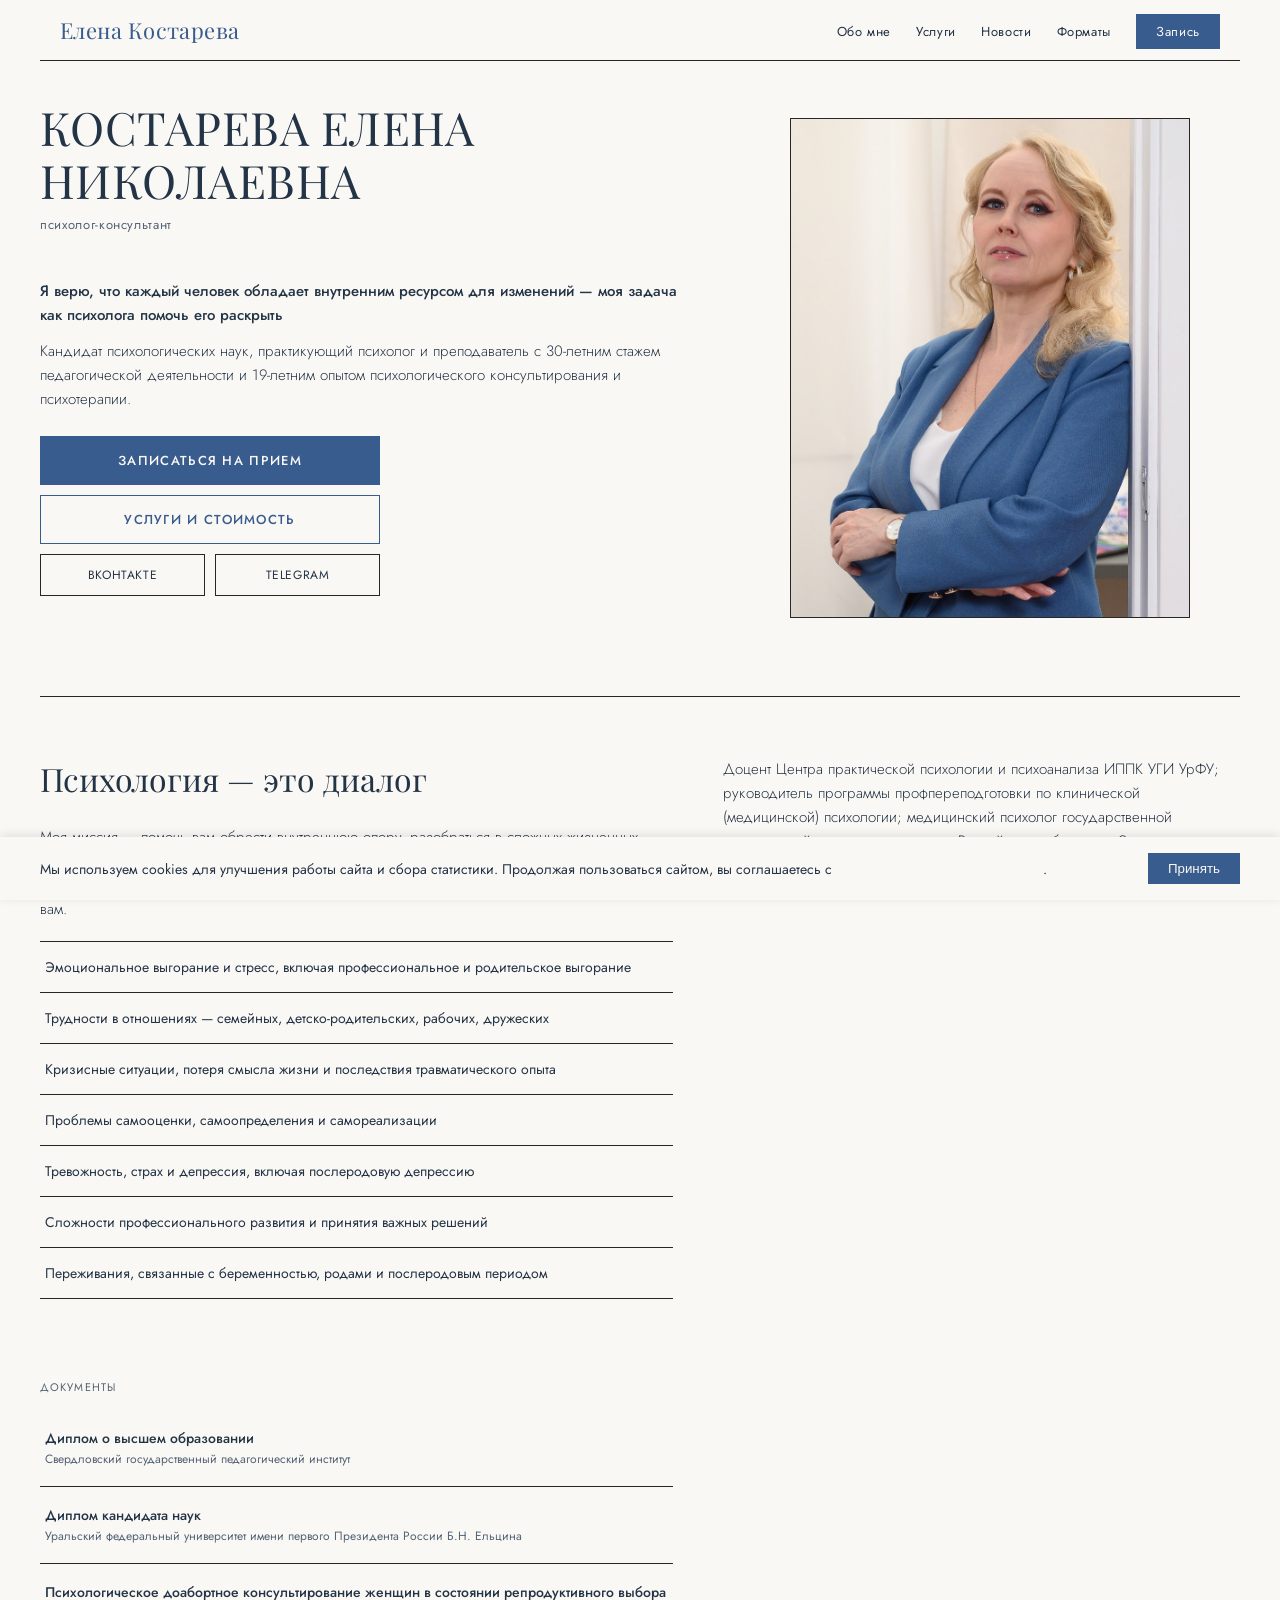
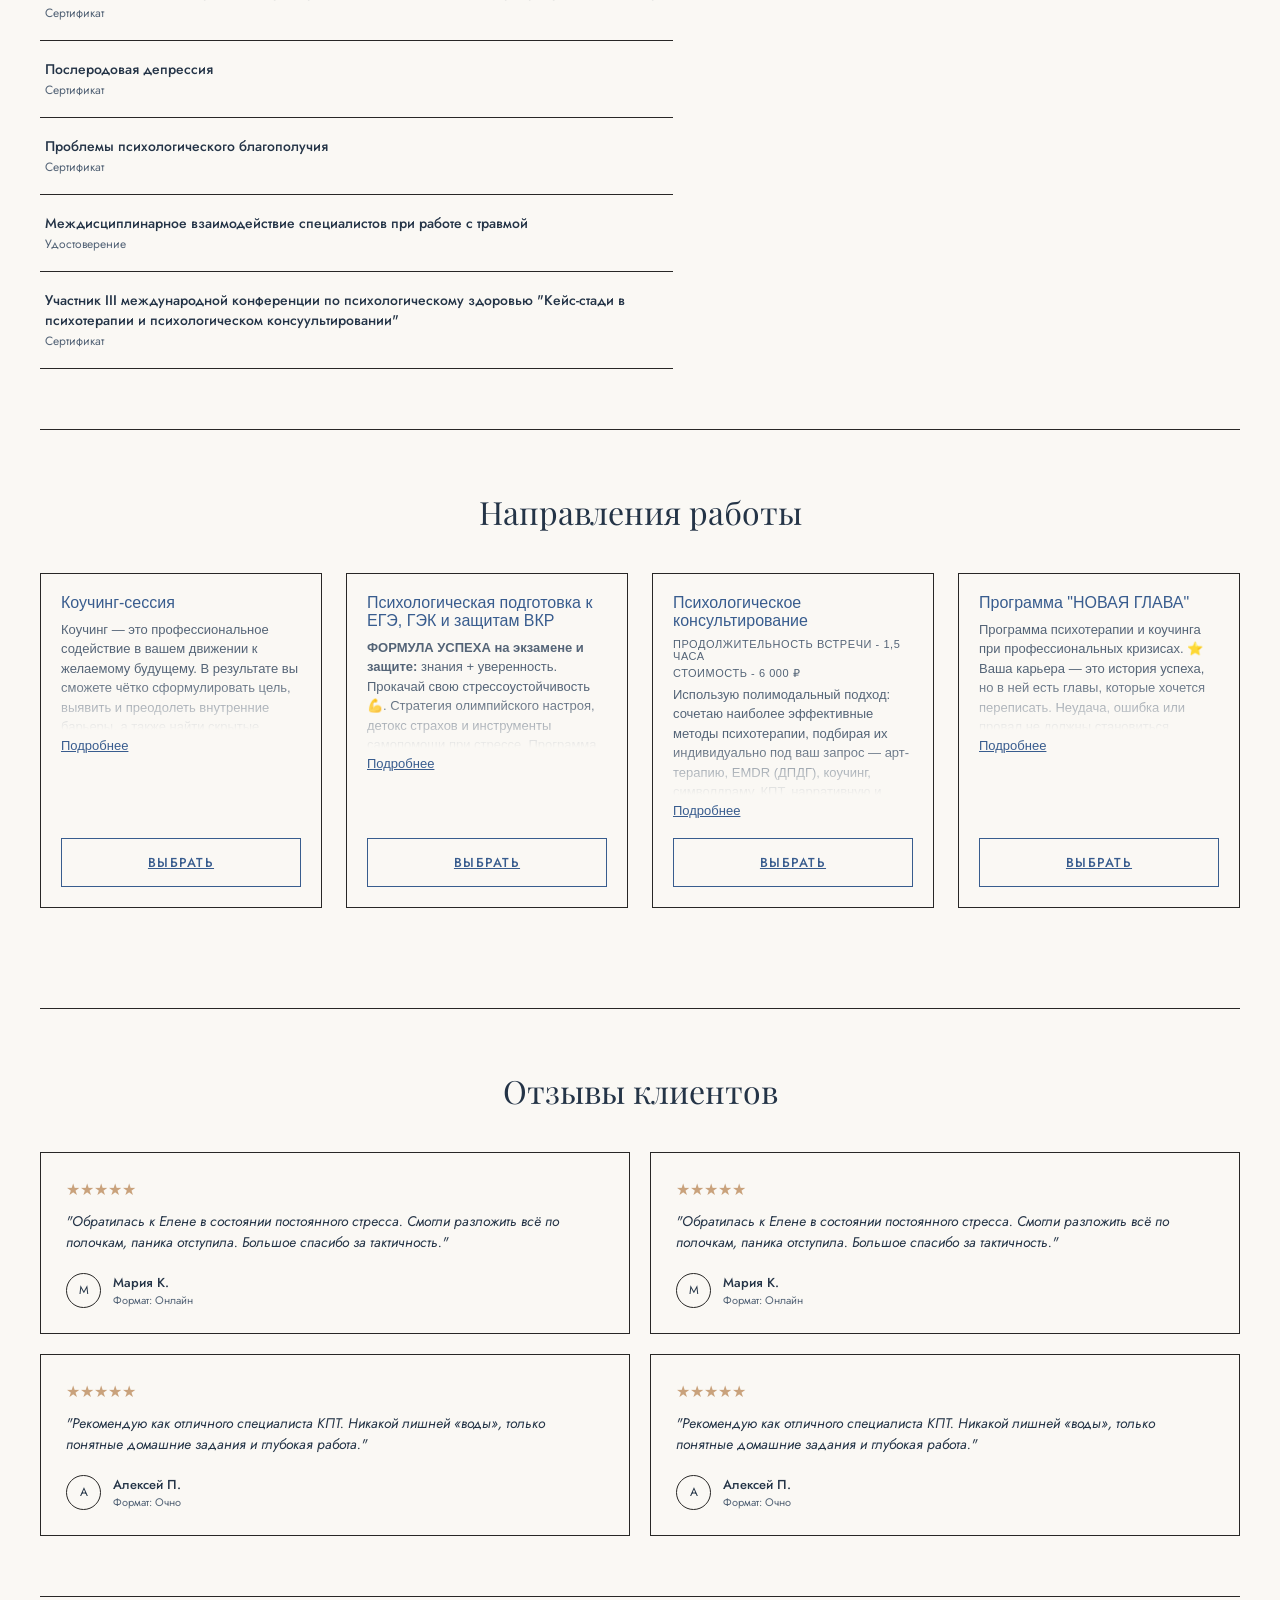
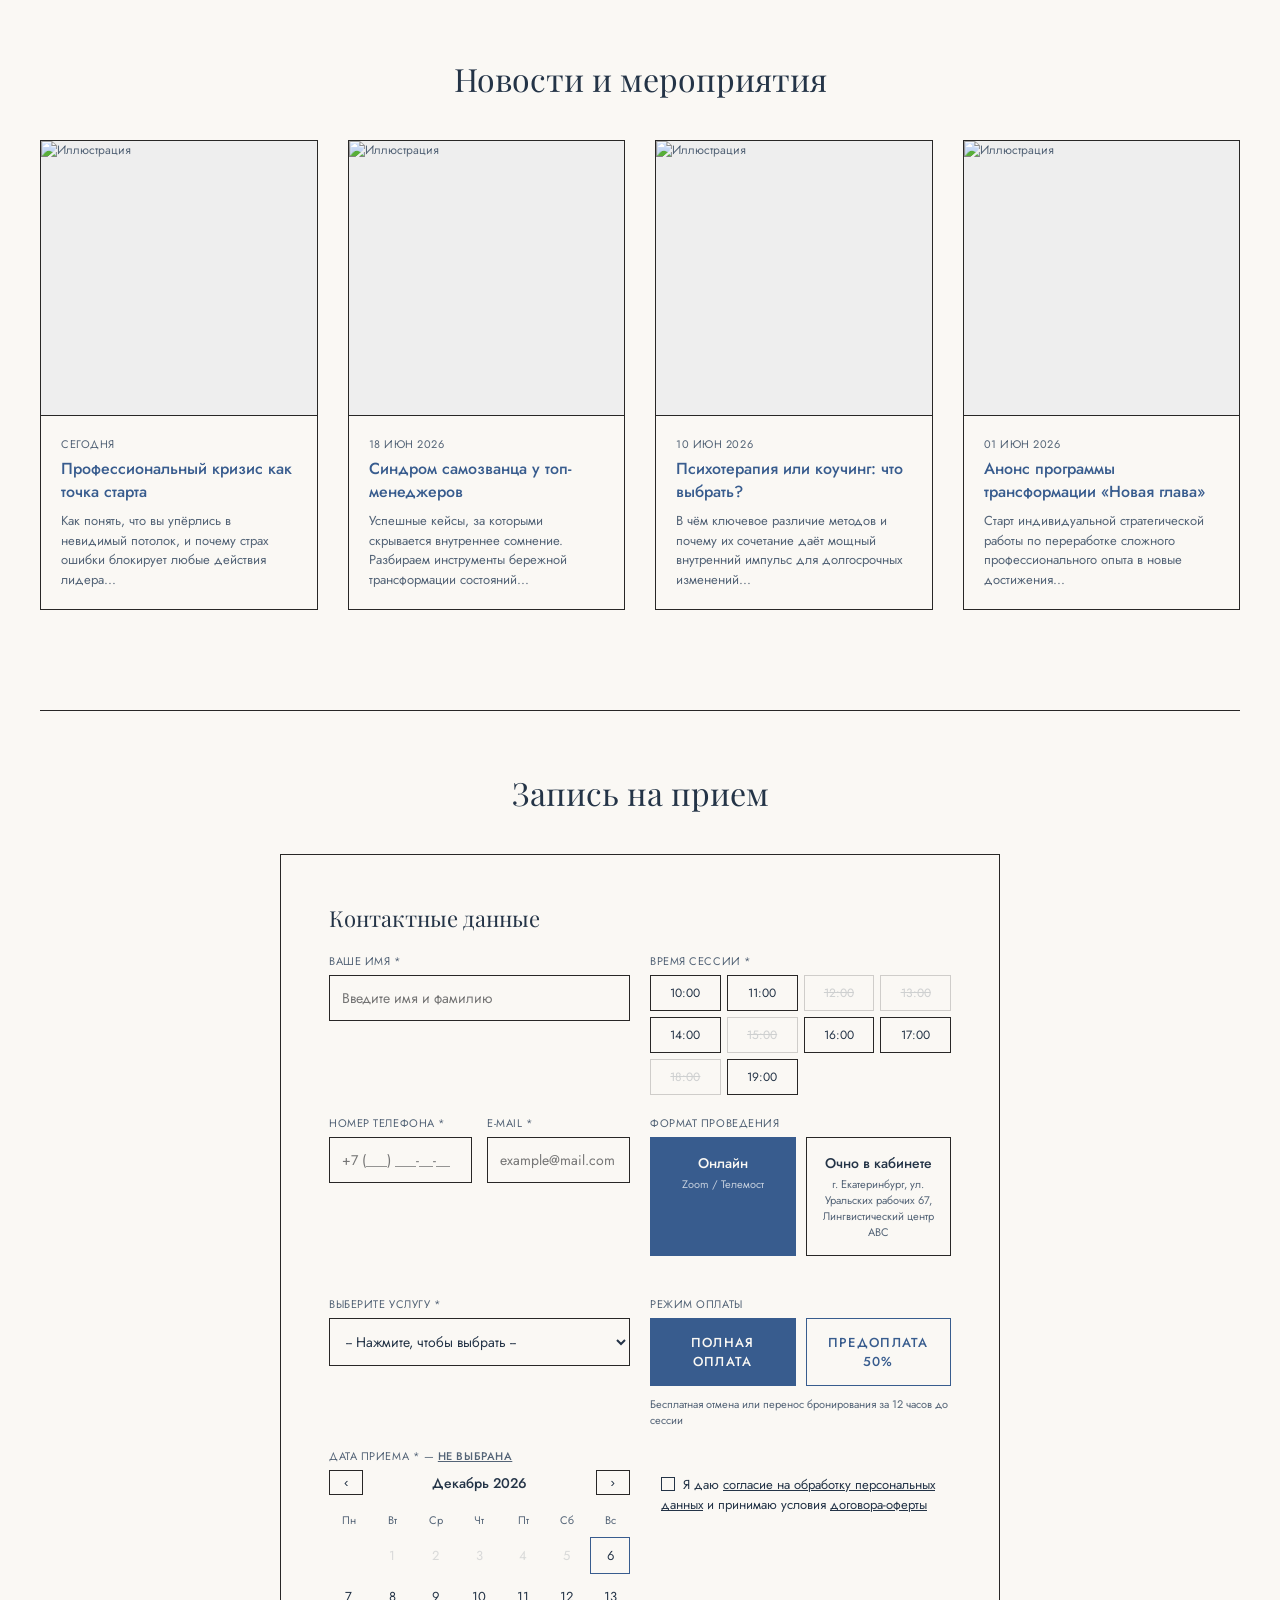
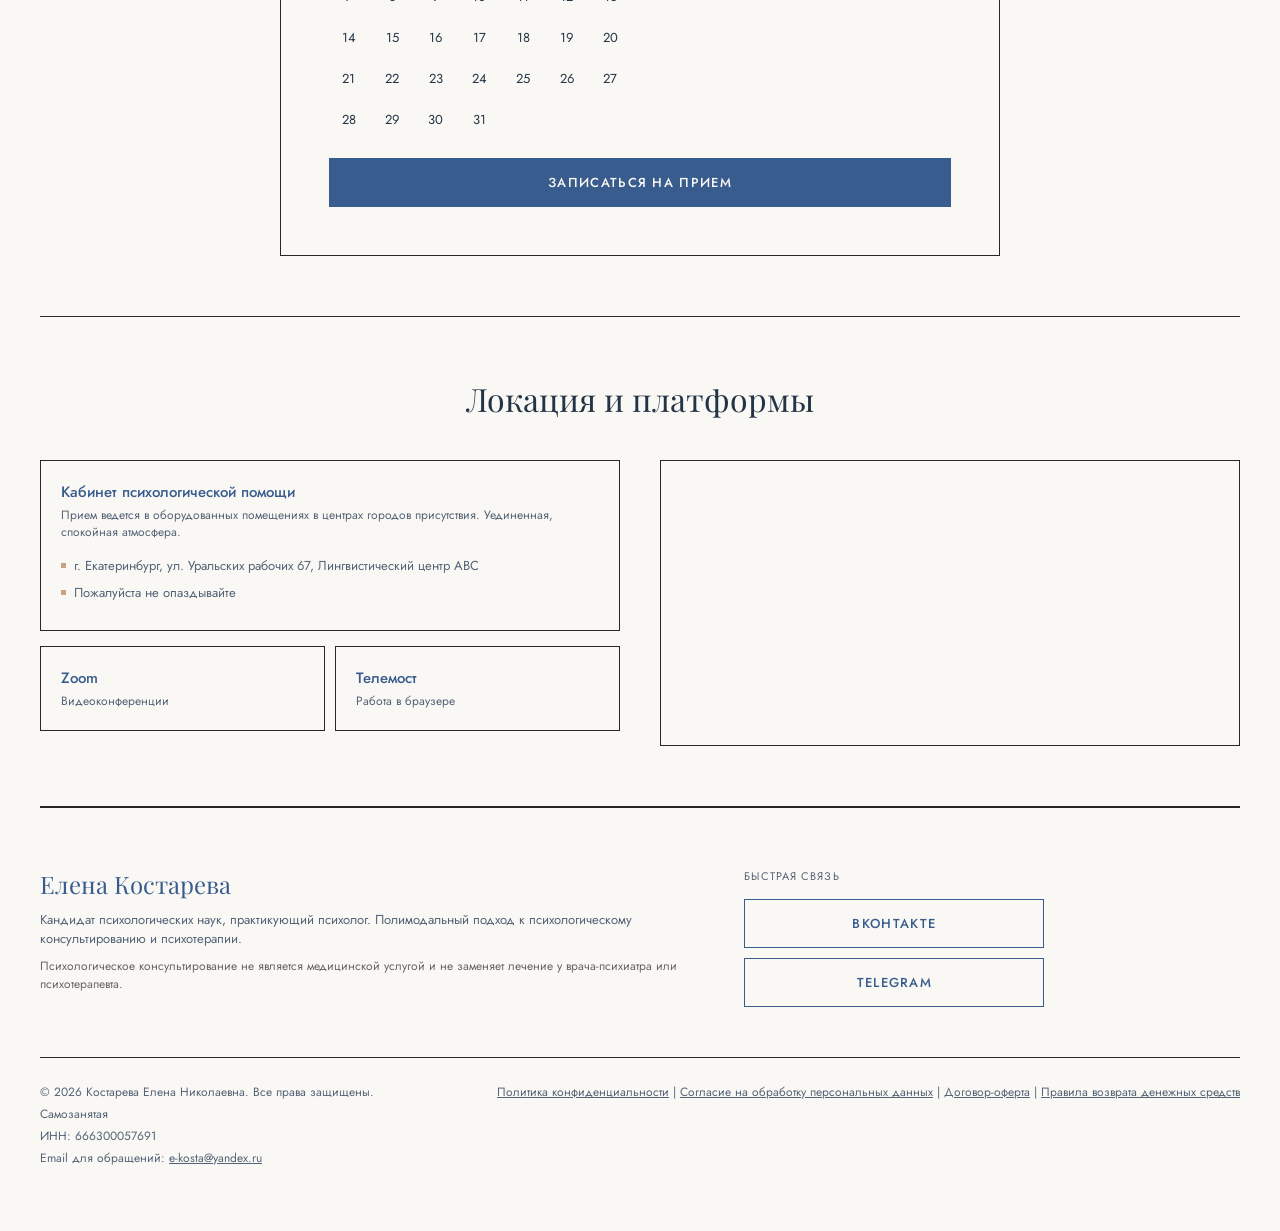
==== commit 294ed613: "auto-sync batch: 2026-07-03 17:17:55" ====
--- a/index.html
+++ b/index.html
@@ -92,10 +92,7 @@
 
         <div>
           <h2 class="about-heading">Психология — это диалог</h2>
-          <p class="about-para">Доцент Центра практической психологии и психоанализа ИППК УГИ УрФУ; руководитель программы
-            профпереподготовки по клинической (медицинской) психологии; медицинский психолог государственной медицинской
-            организации; лектор Российского общества «Знание»; член Российского психологического общества (Свердловское
-            отделение).</p>
+          
           <p class="about-para">Моя миссия — помочь вам обрести внутреннюю опору, разобраться в сложных жизненных ситуациях
             и найти путь к психологическому благополучию. В работе сочетаю научные знания, практический опыт и
             индивидуальный подход: подбираю методы, которые подойдут именно вам.</p>
@@ -110,6 +107,12 @@
             <div class="spec-item">Переживания, связанные с беременностью, родами и послеродовым периодом</div>
           </div>
         </div>
+        <p class="about-para">Доцент Центра практической психологии и психоанализа ИППК УГИ УрФУ; руководитель программы
+            профпереподготовки по клинической (медицинской) психологии; медицинский психолог государственной медицинской
+            организации; лектор Российского общества «Знание»; член Российского психологического общества (Свердловское
+            отделение).</p>
+
+
 
         <div style="margin-top: 30px;">
           <div class="about-eyebrow">Документы</div>
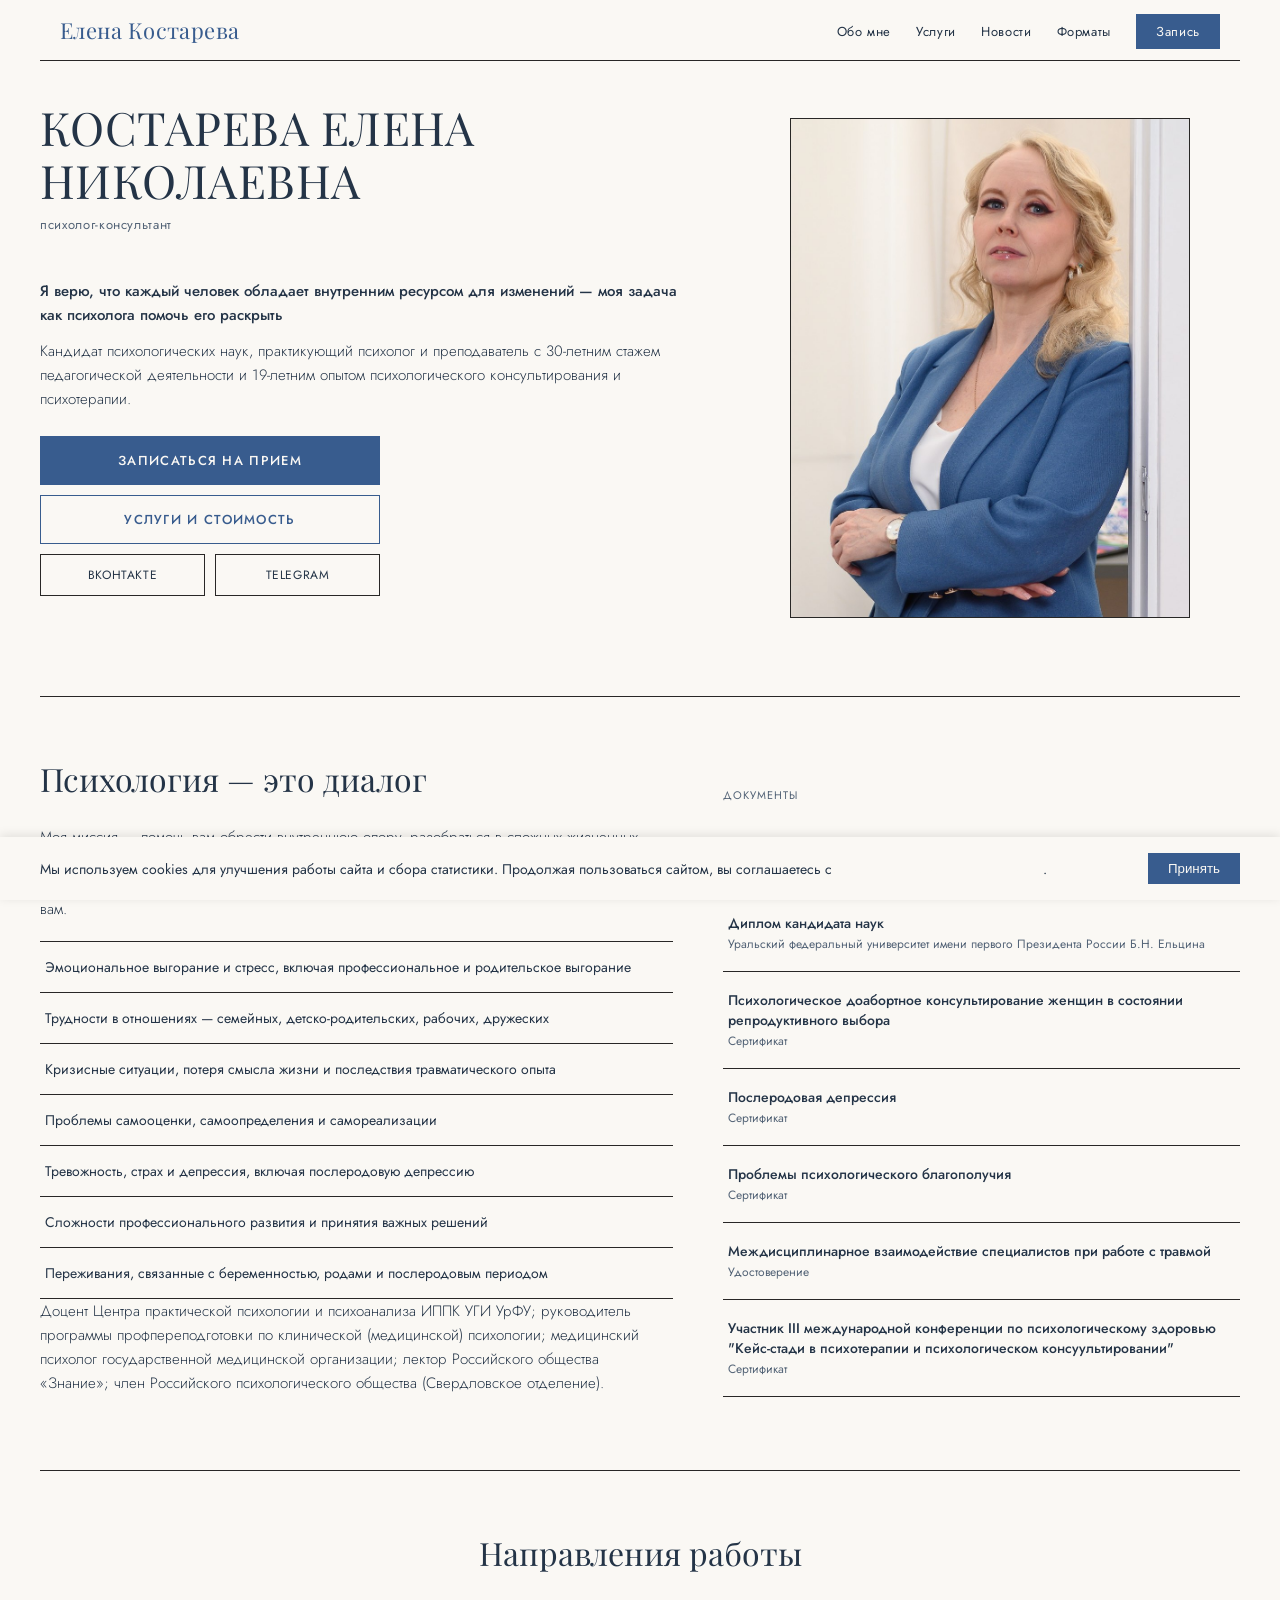
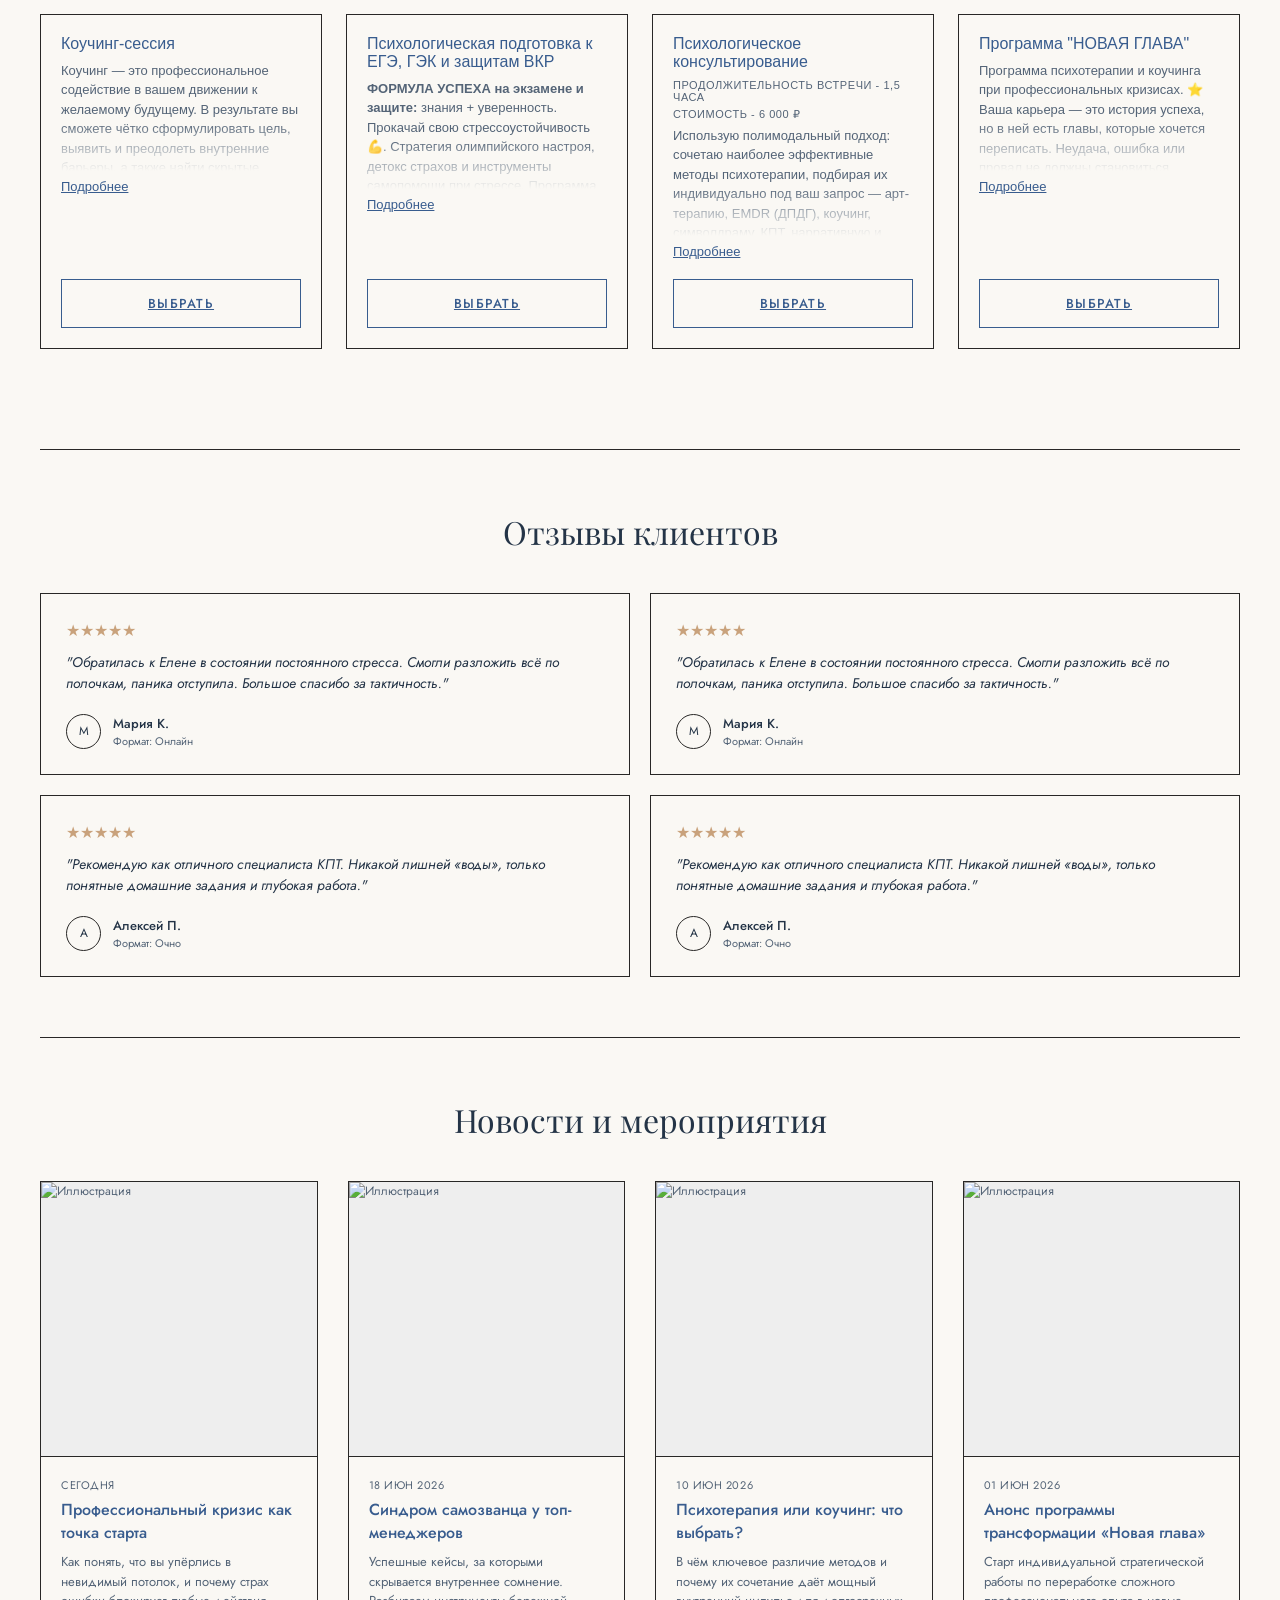
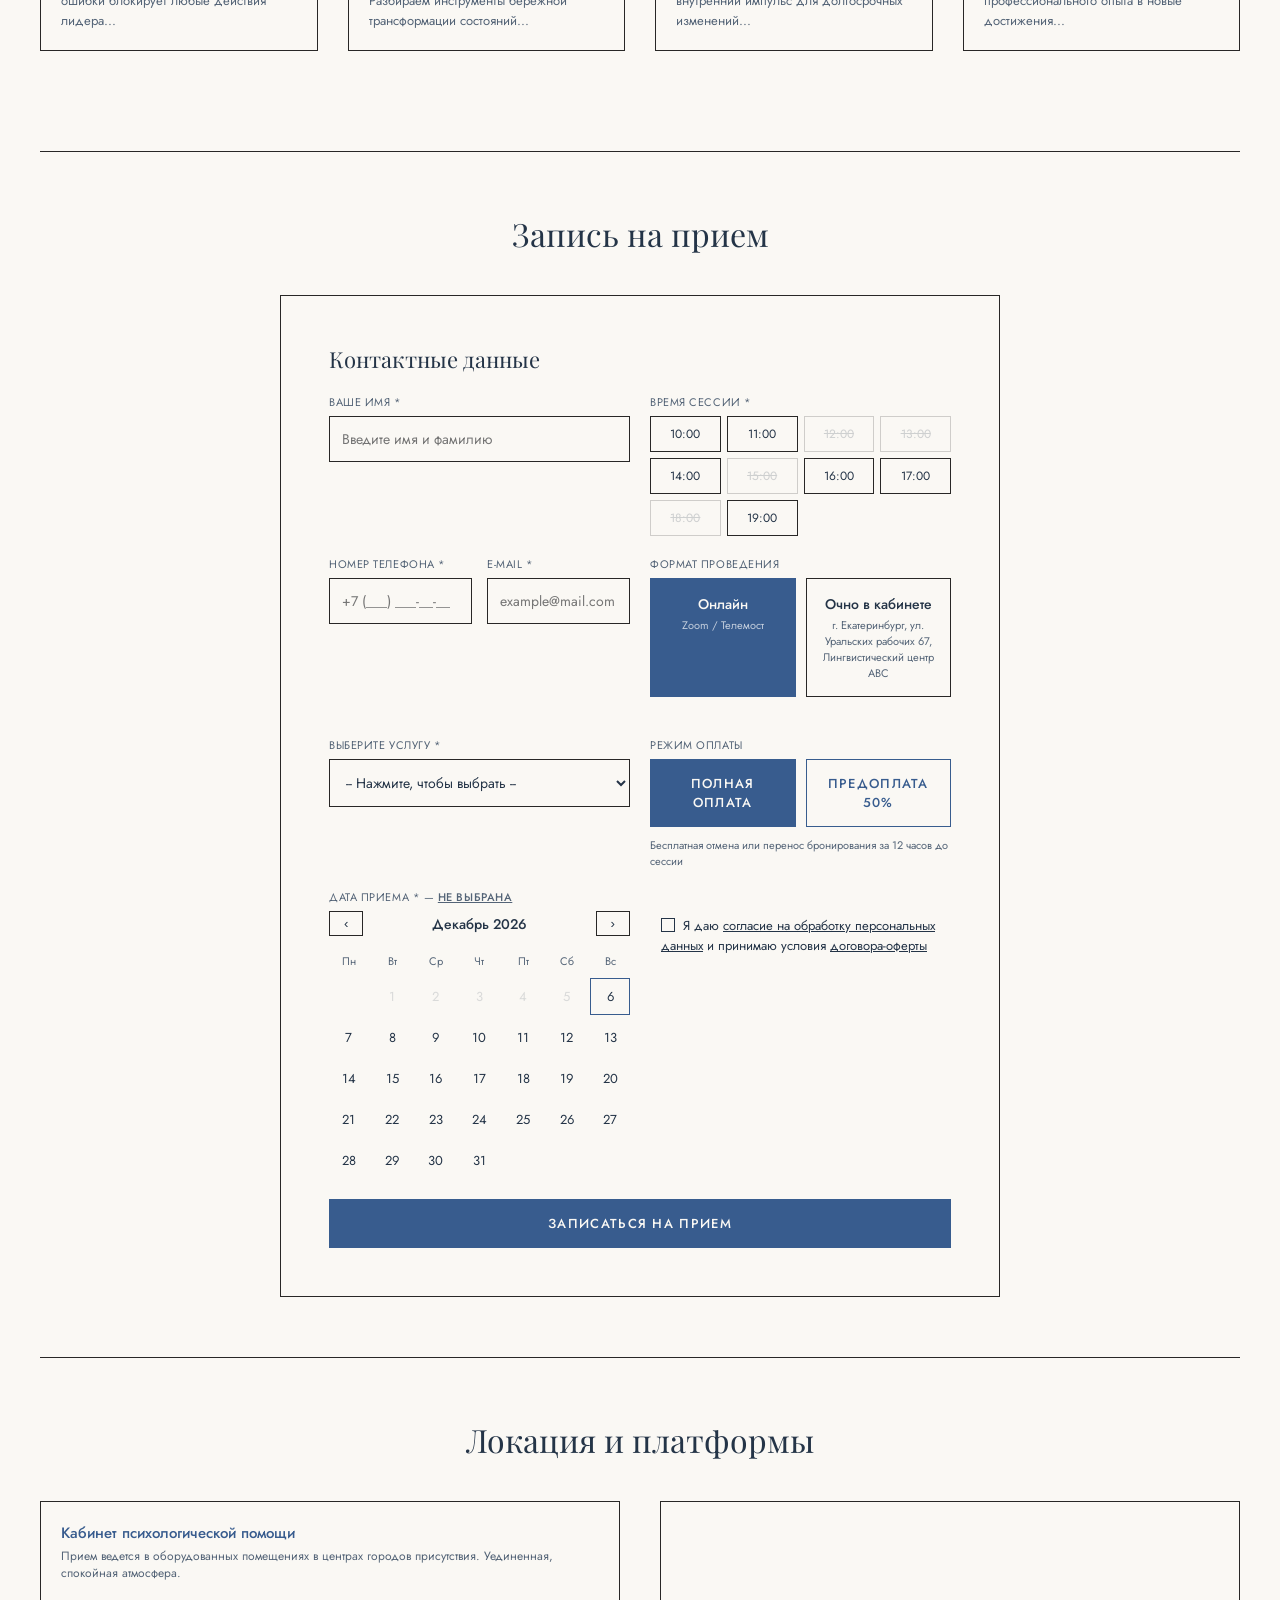
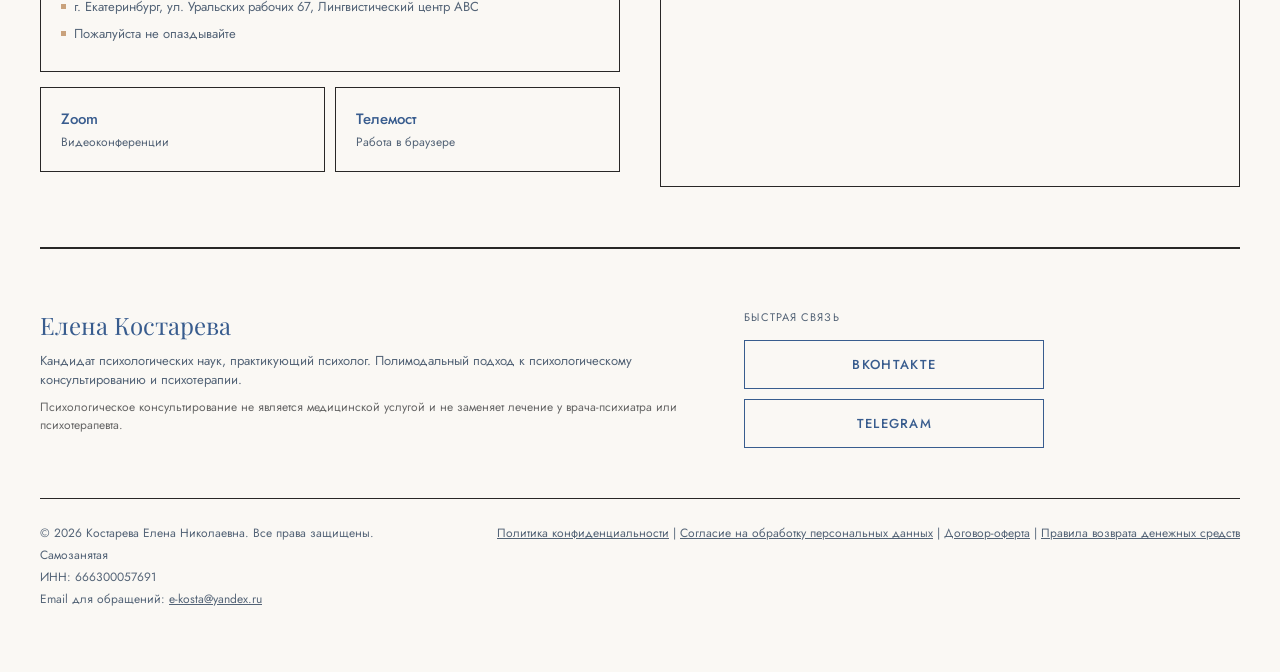
==== commit 2e14fca6: "auto-sync batch: 2026-07-03 17:18:14" ====
--- a/index.html
+++ b/index.html
@@ -106,13 +106,13 @@
             <div class="spec-item">Сложности профессионального развития и принятия важных решений</div>
             <div class="spec-item">Переживания, связанные с беременностью, родами и послеродовым периодом</div>
           </div>
-        </div>
+        
         <p class="about-para">Доцент Центра практической психологии и психоанализа ИППК УГИ УрФУ; руководитель программы
             профпереподготовки по клинической (медицинской) психологии; медицинский психолог государственной медицинской
             организации; лектор Российского общества «Знание»; член Российского психологического общества (Свердловское
             отделение).</p>
 
-
+</div>
 
         <div style="margin-top: 30px;">
           <div class="about-eyebrow">Документы</div>
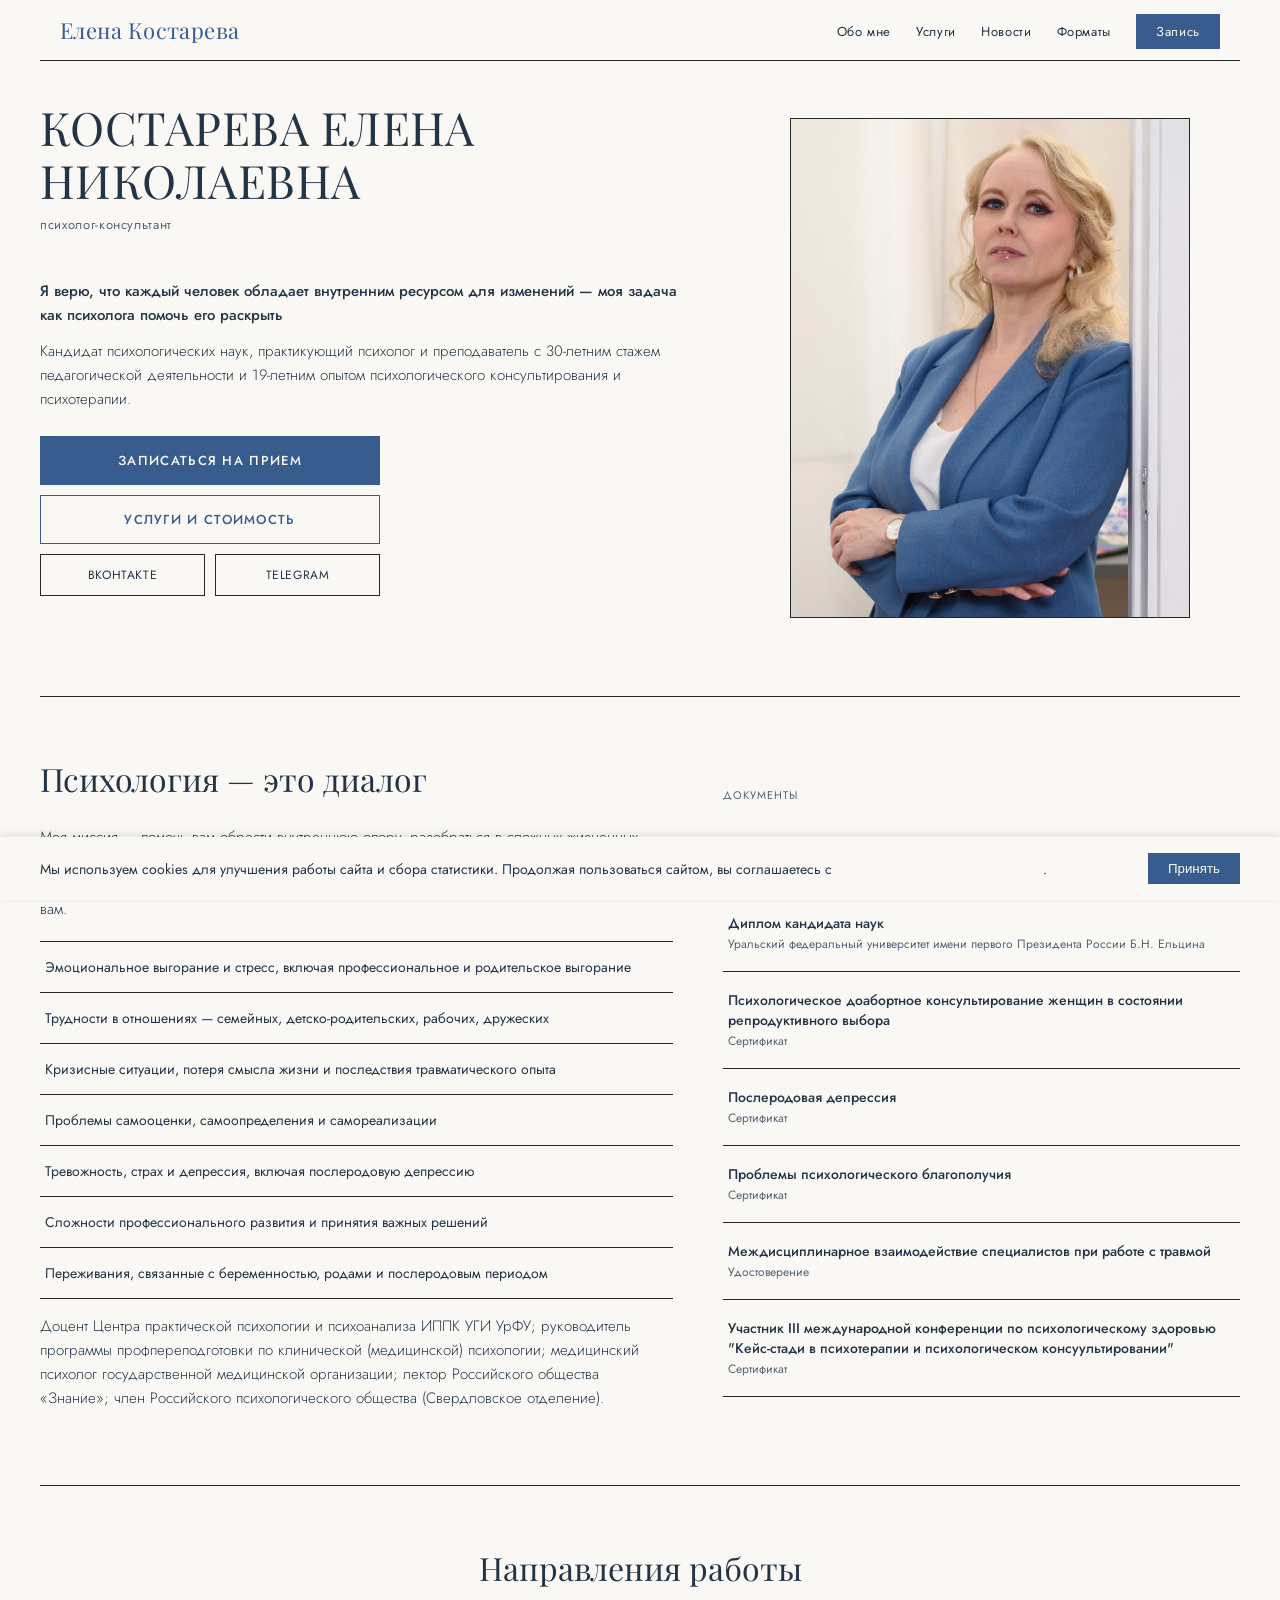
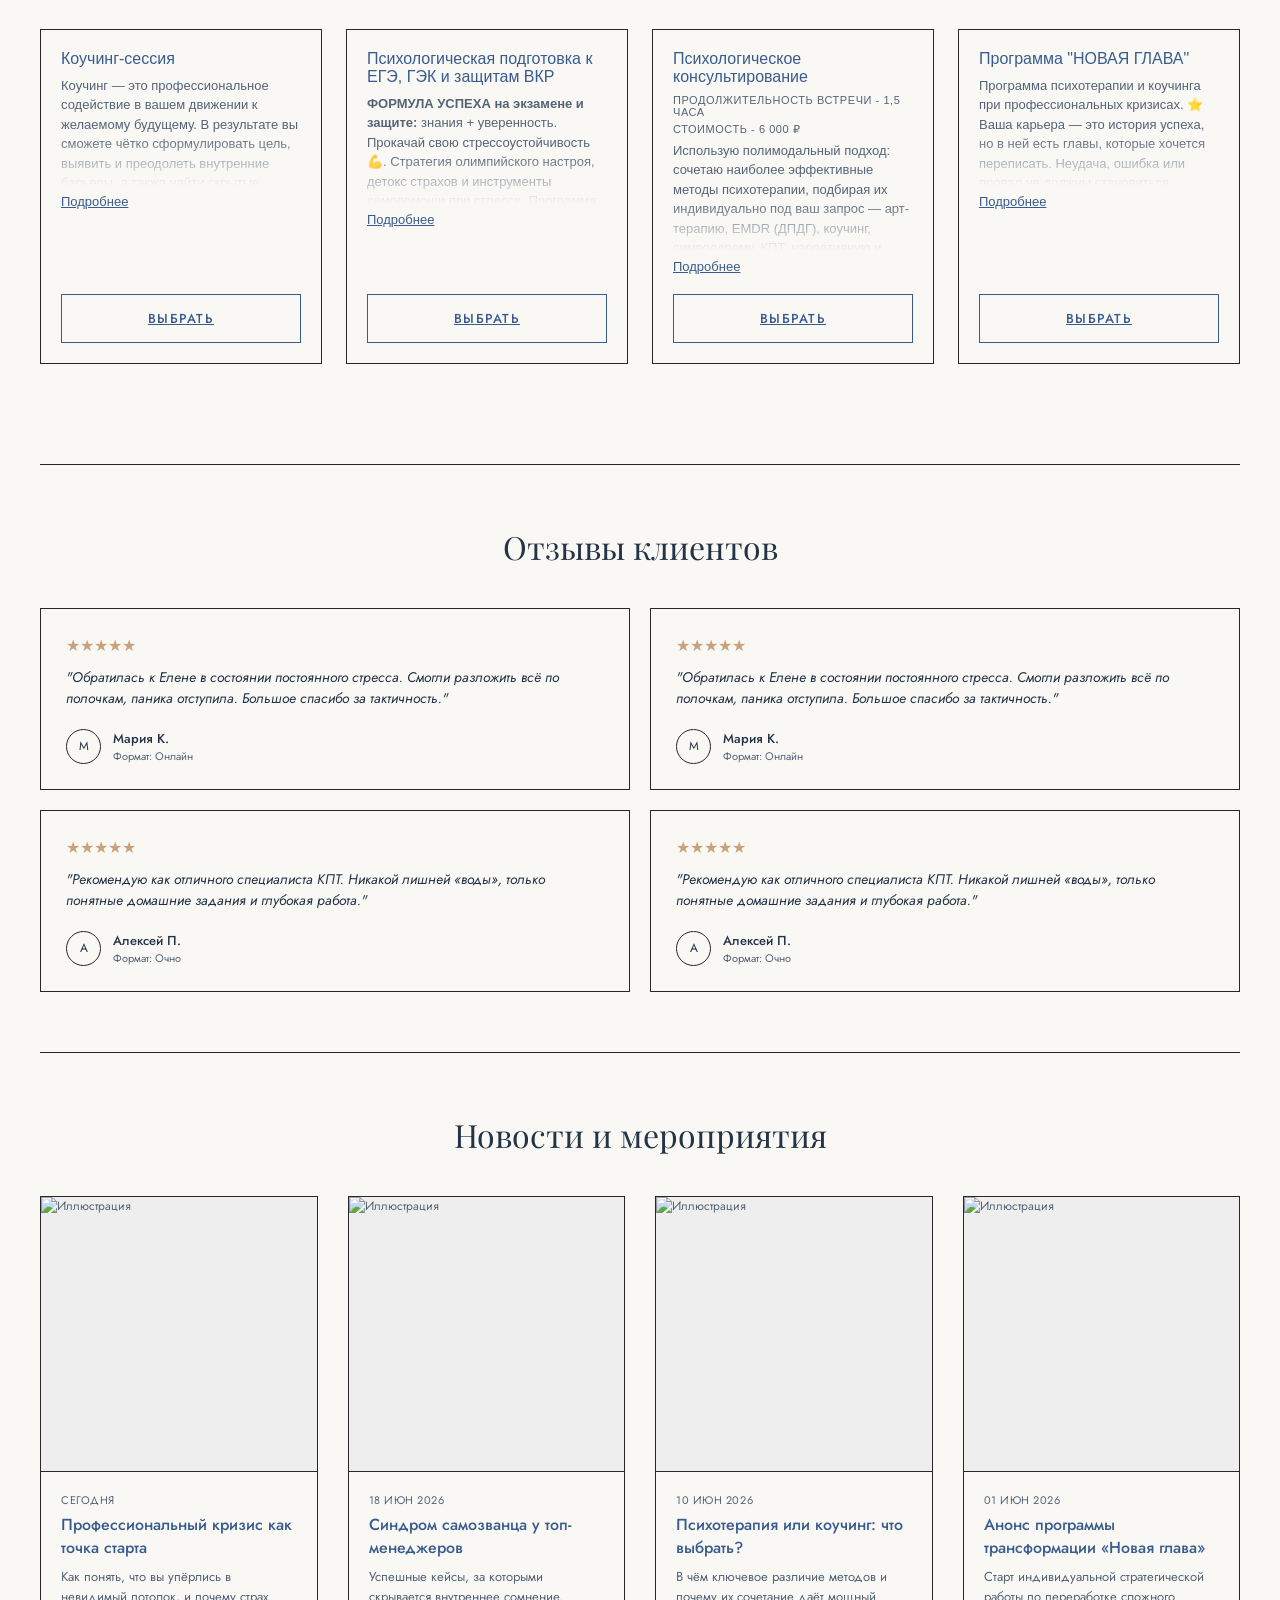
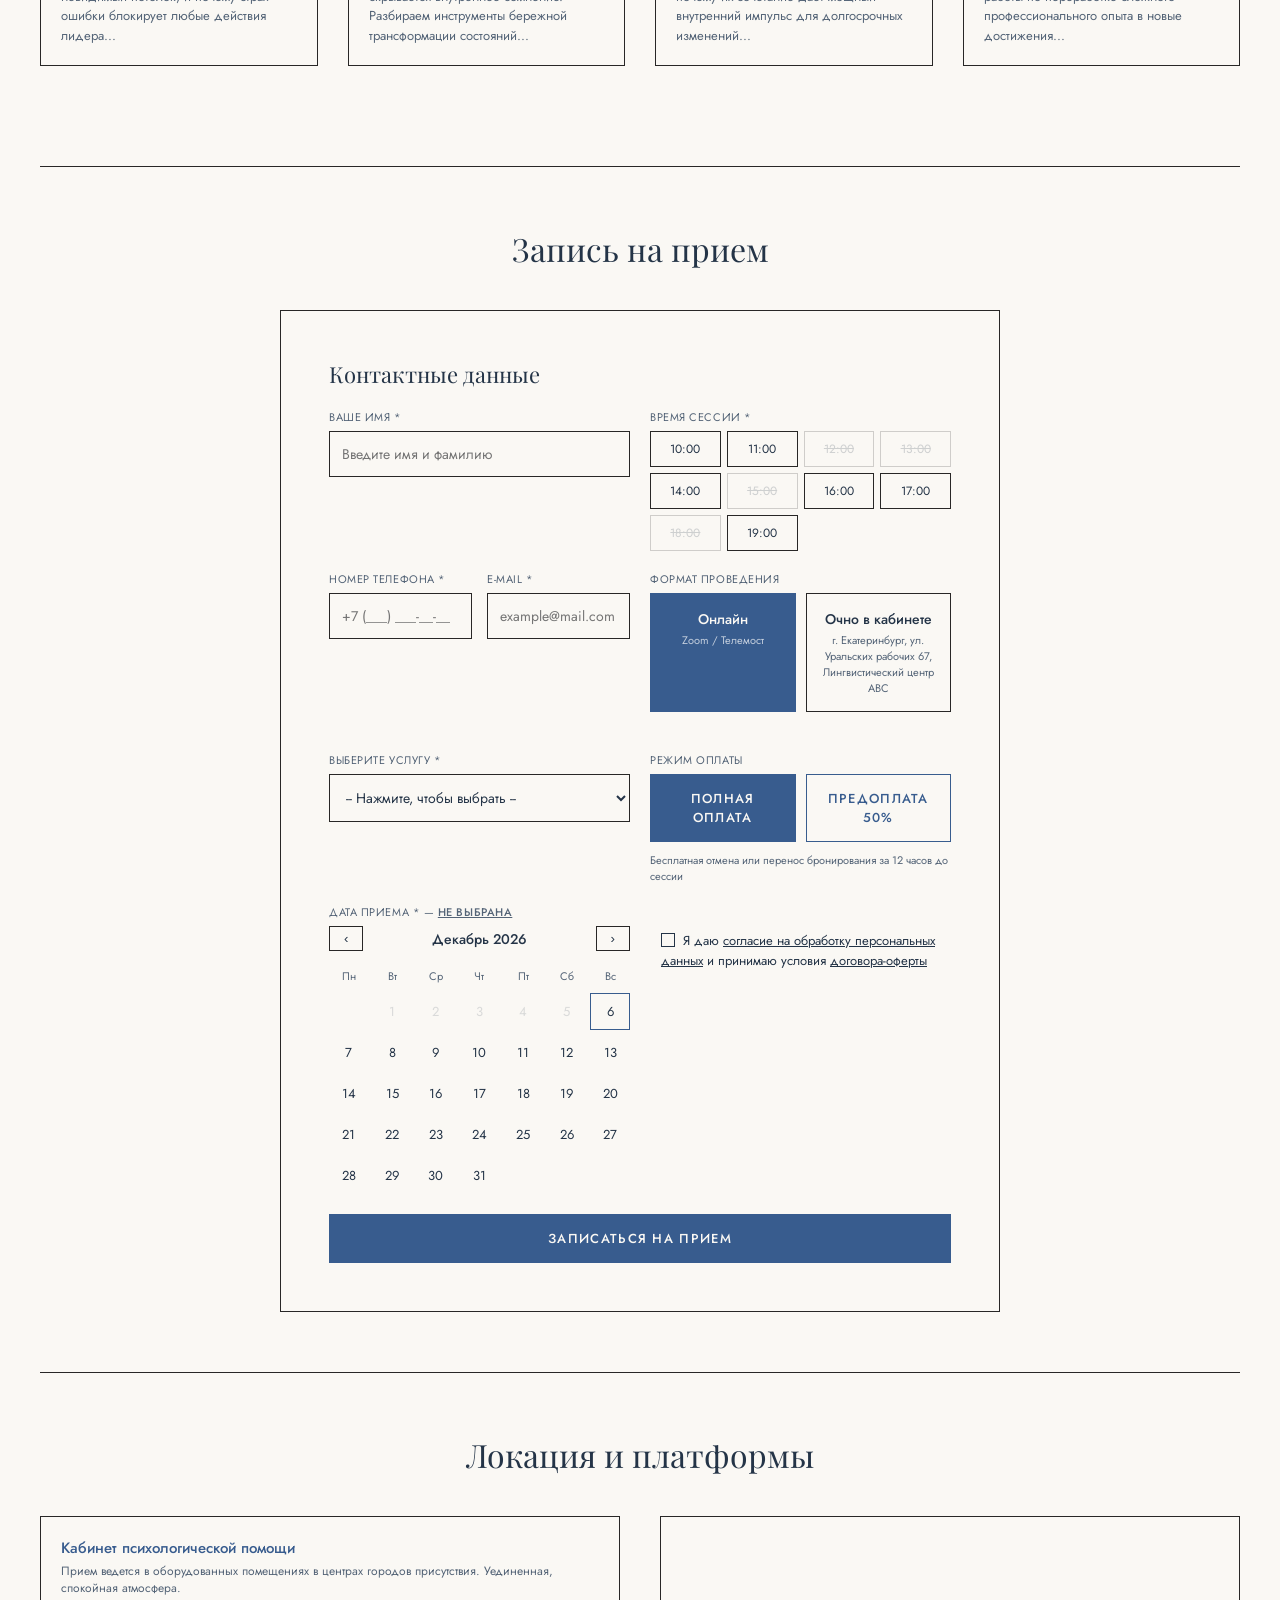
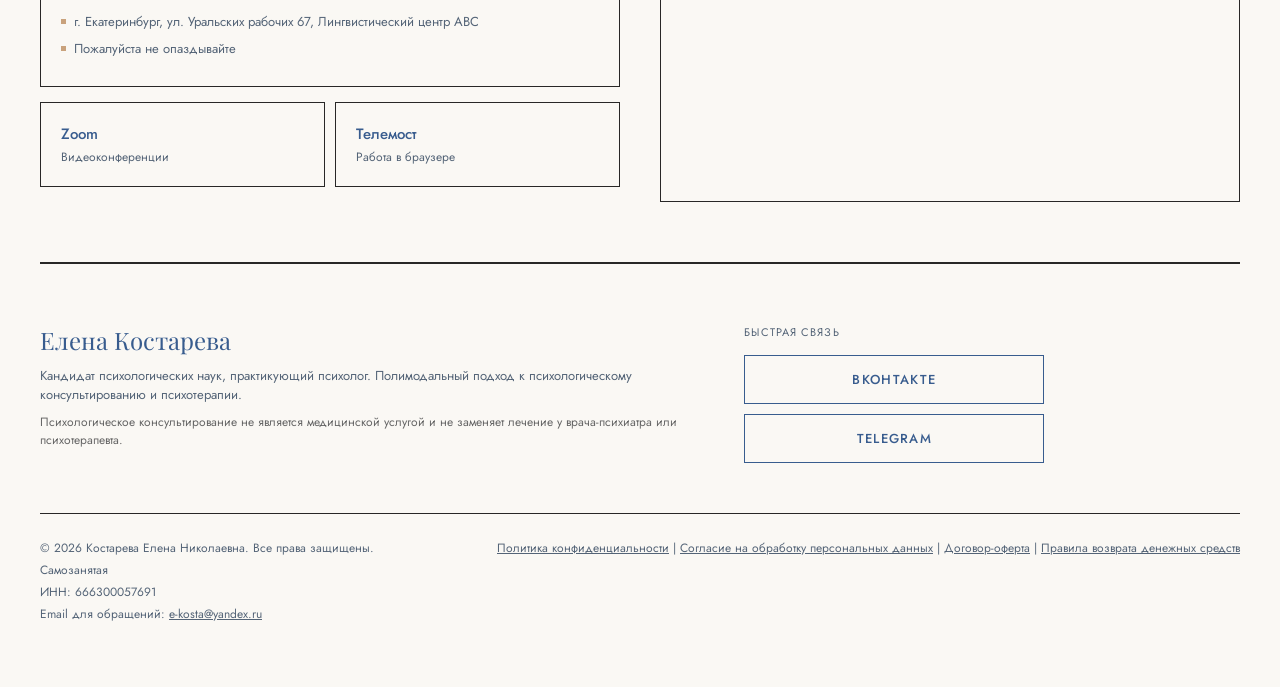
==== commit 04d8f6fe: "auto-sync batch: 2026-07-03 17:18:50" ====
--- a/index.html
+++ b/index.html
@@ -107,6 +107,7 @@
             <div class="spec-item">Переживания, связанные с беременностью, родами и послеродовым периодом</div>
           </div>
         
+          <p class="about-para"> </p>
         <p class="about-para">Доцент Центра практической психологии и психоанализа ИППК УГИ УрФУ; руководитель программы
             профпереподготовки по клинической (медицинской) психологии; медицинский психолог государственной медицинской
             организации; лектор Российского общества «Знание»; член Российского психологического общества (Свердловское
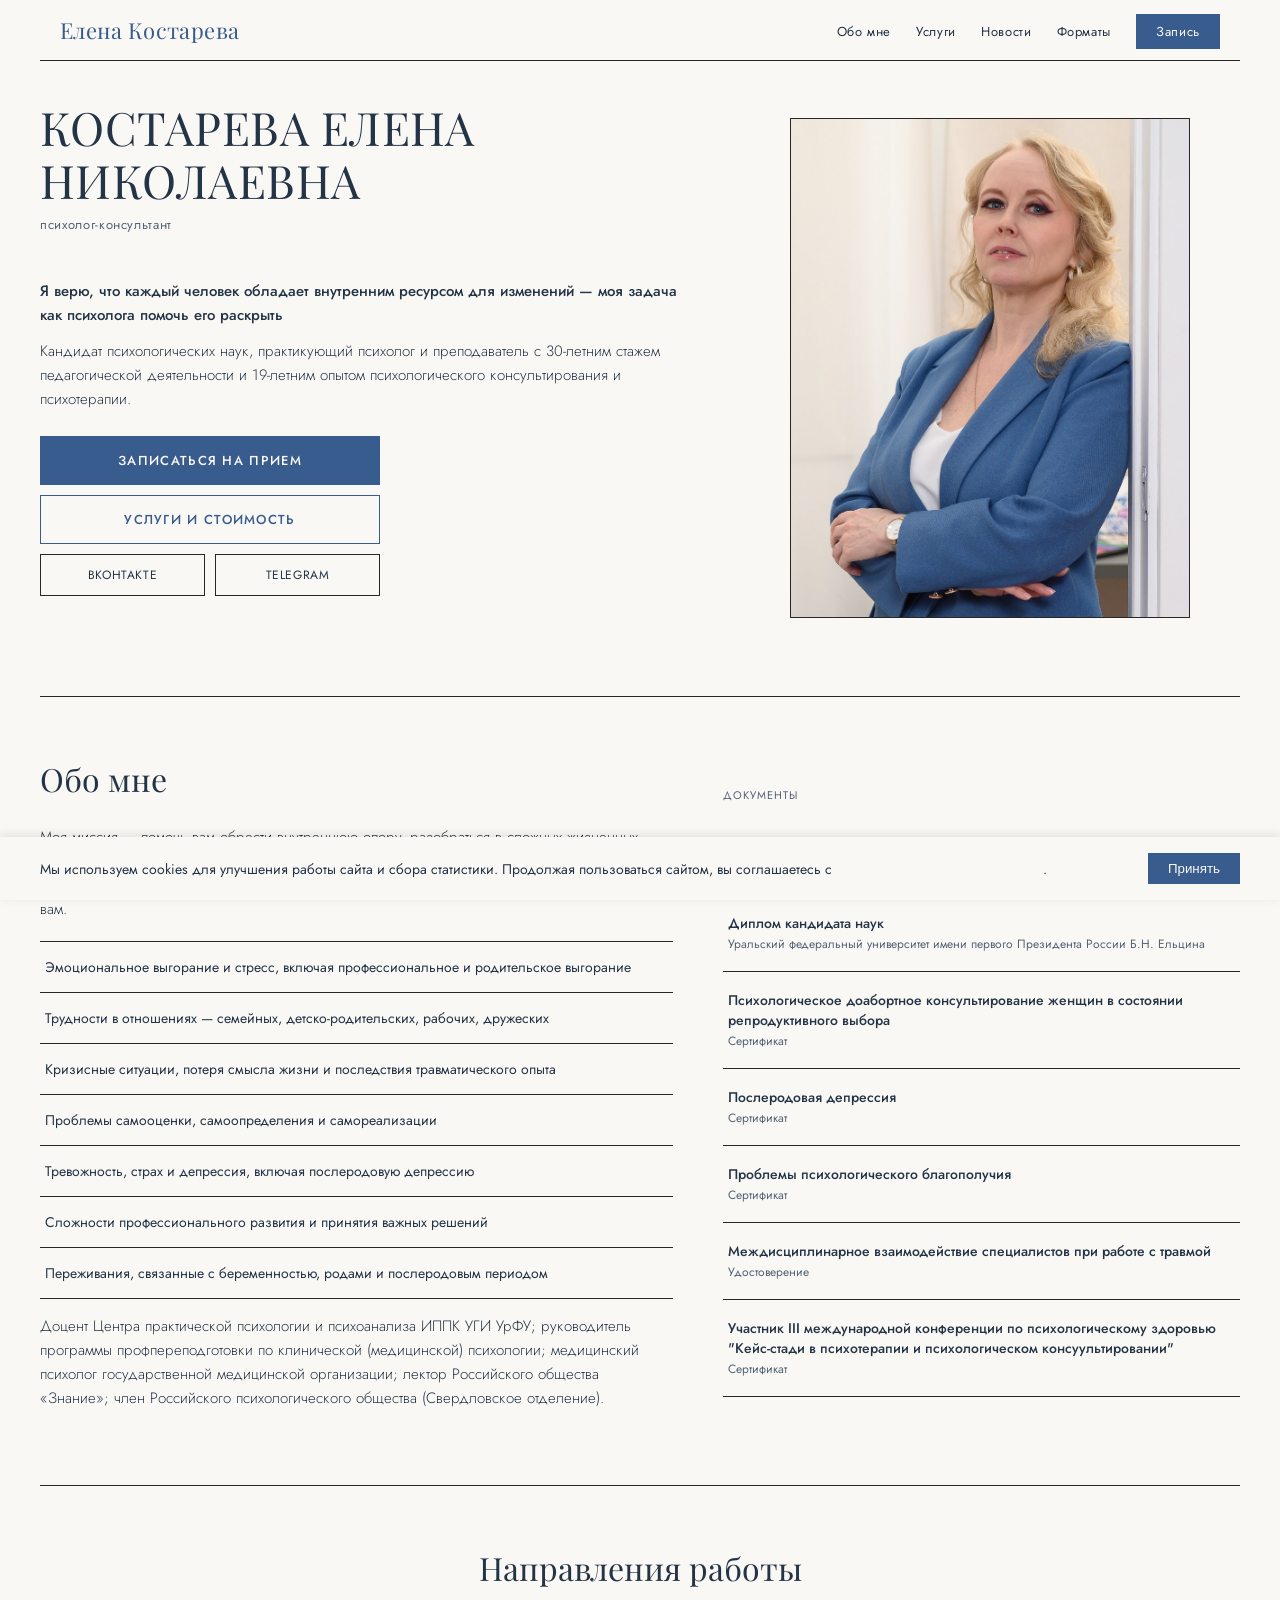
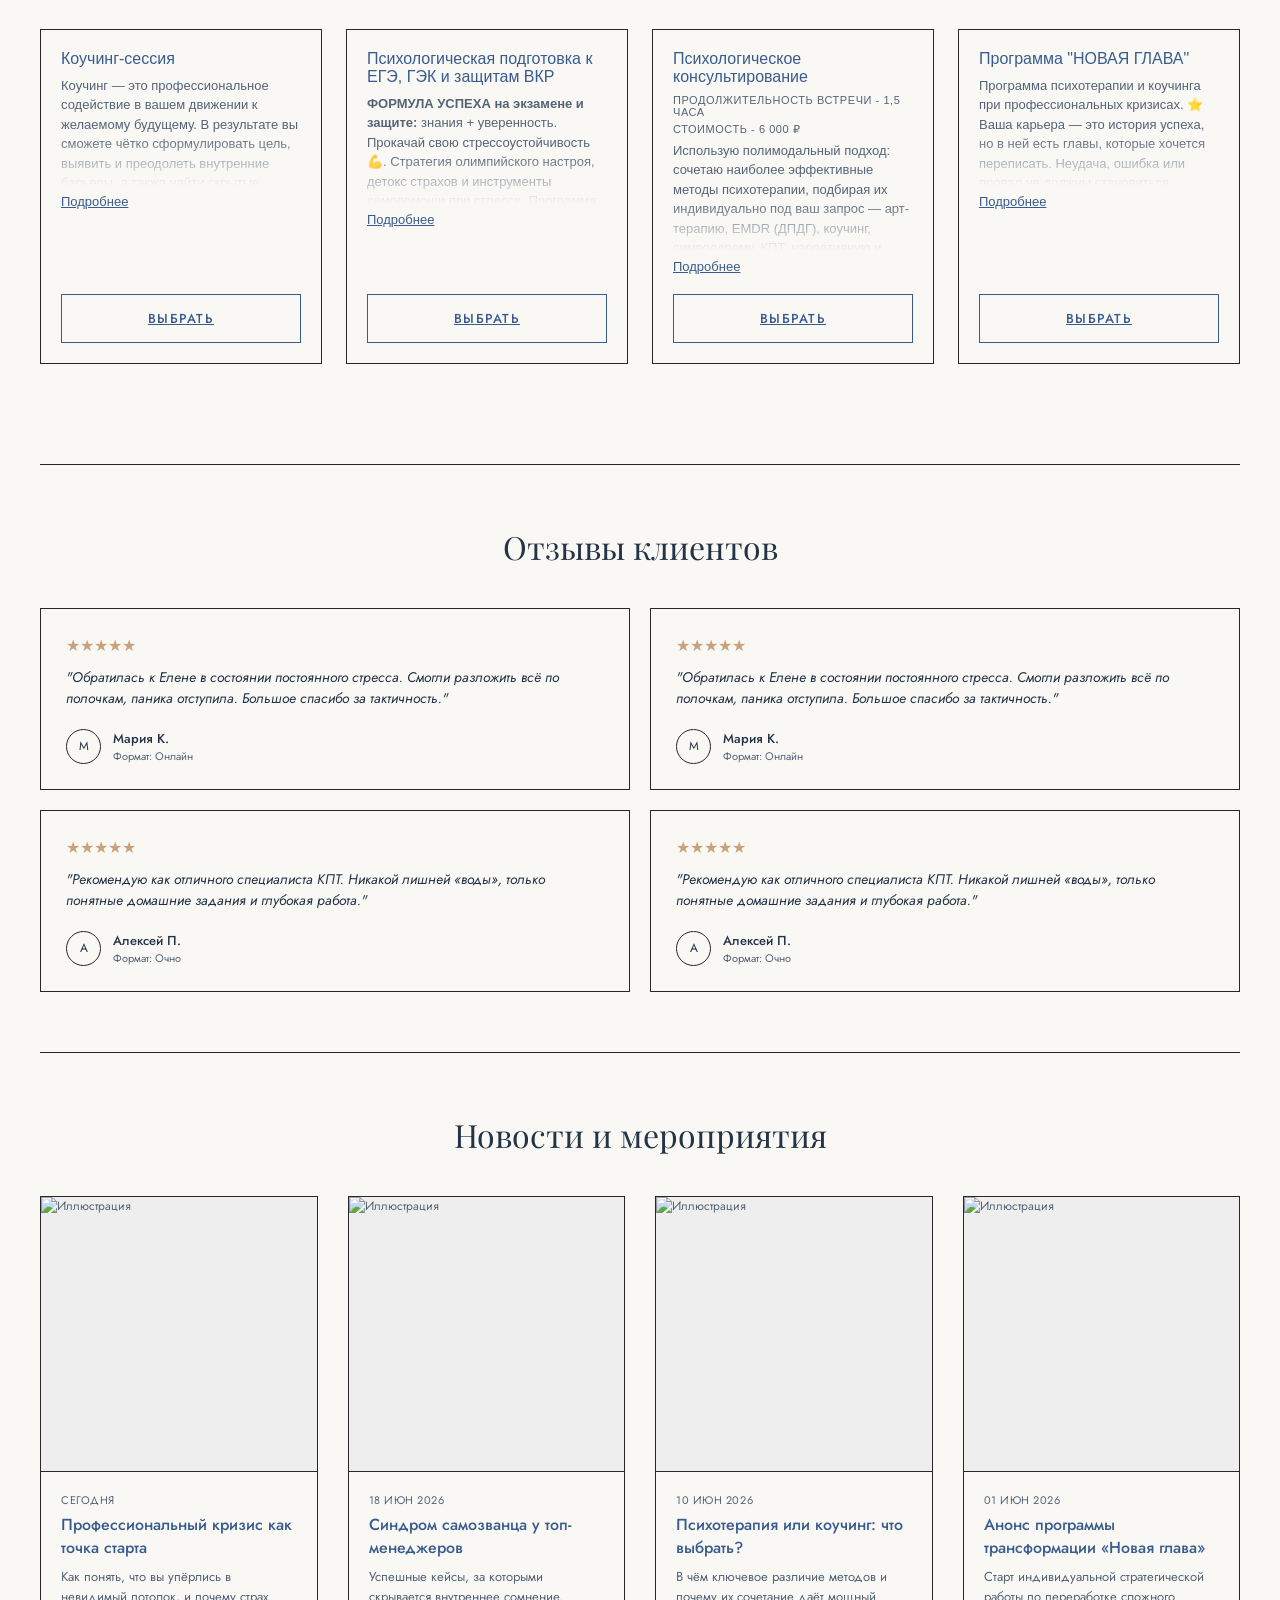
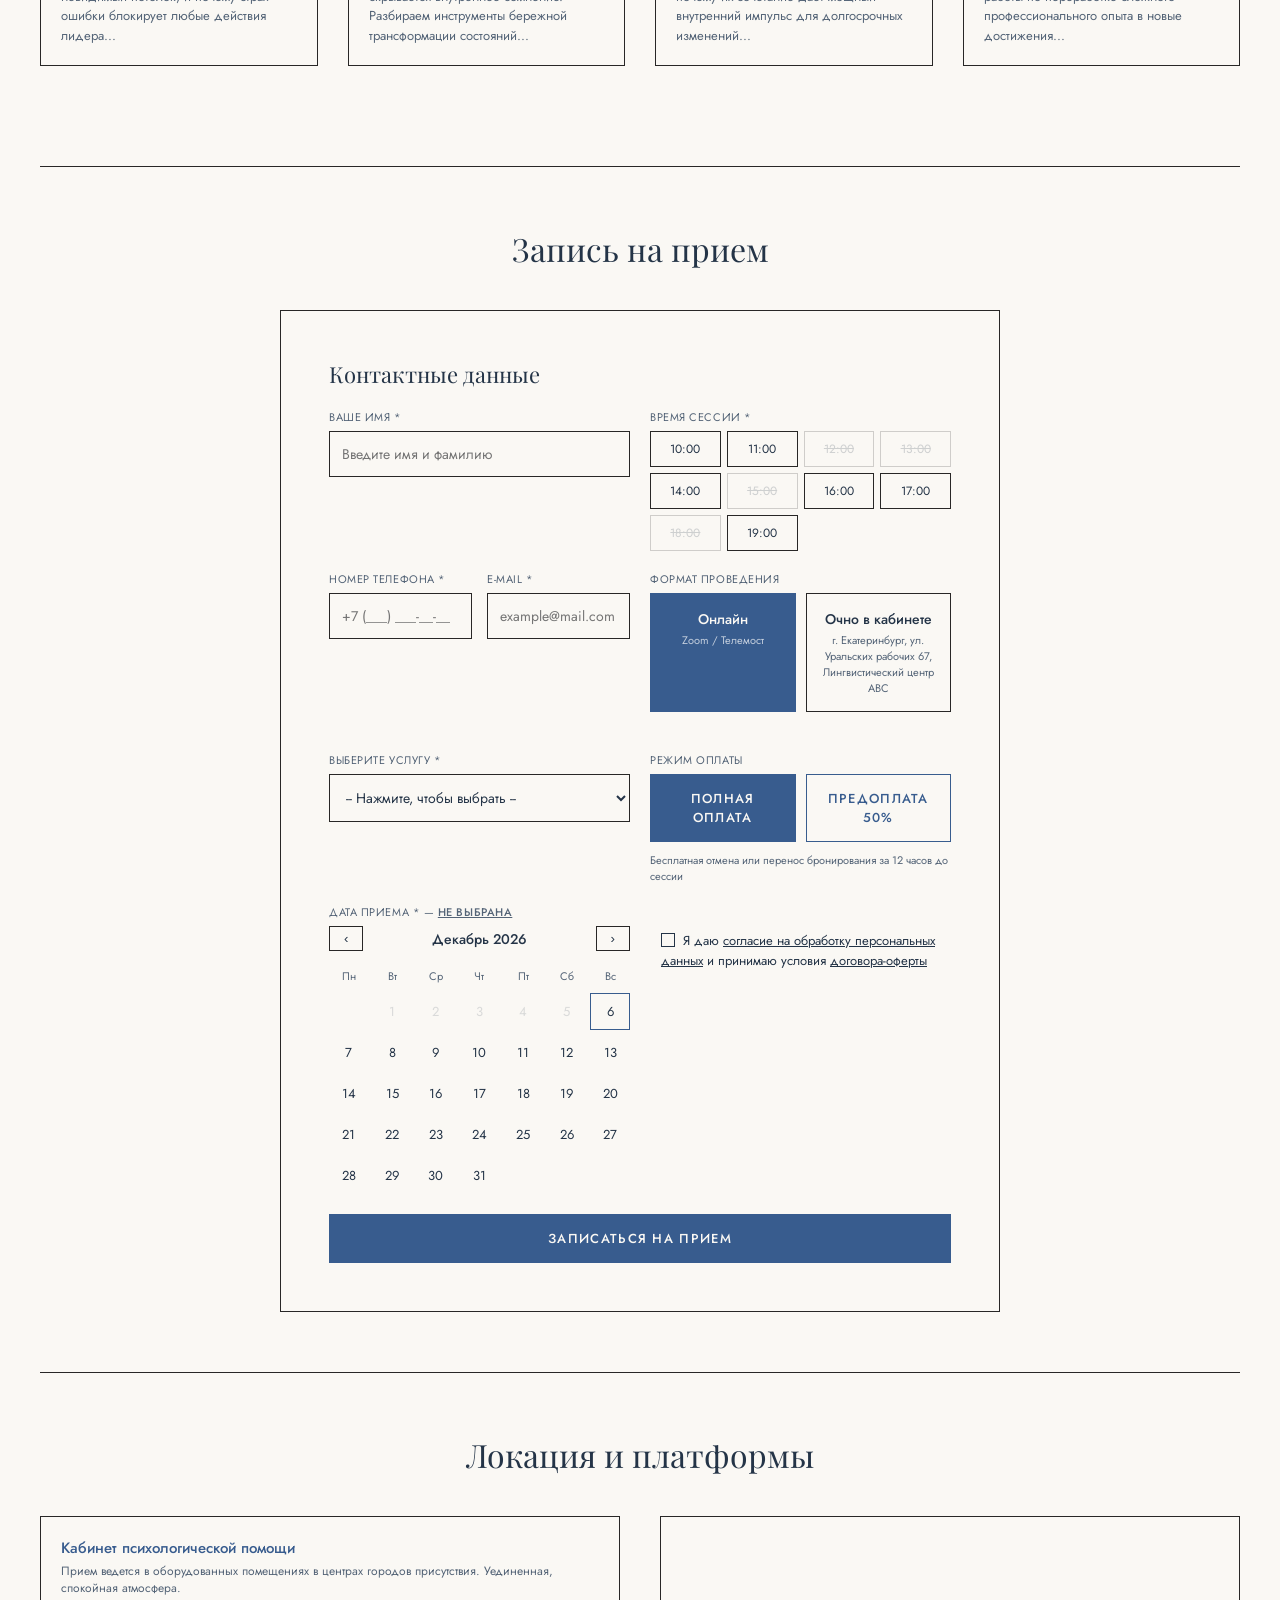
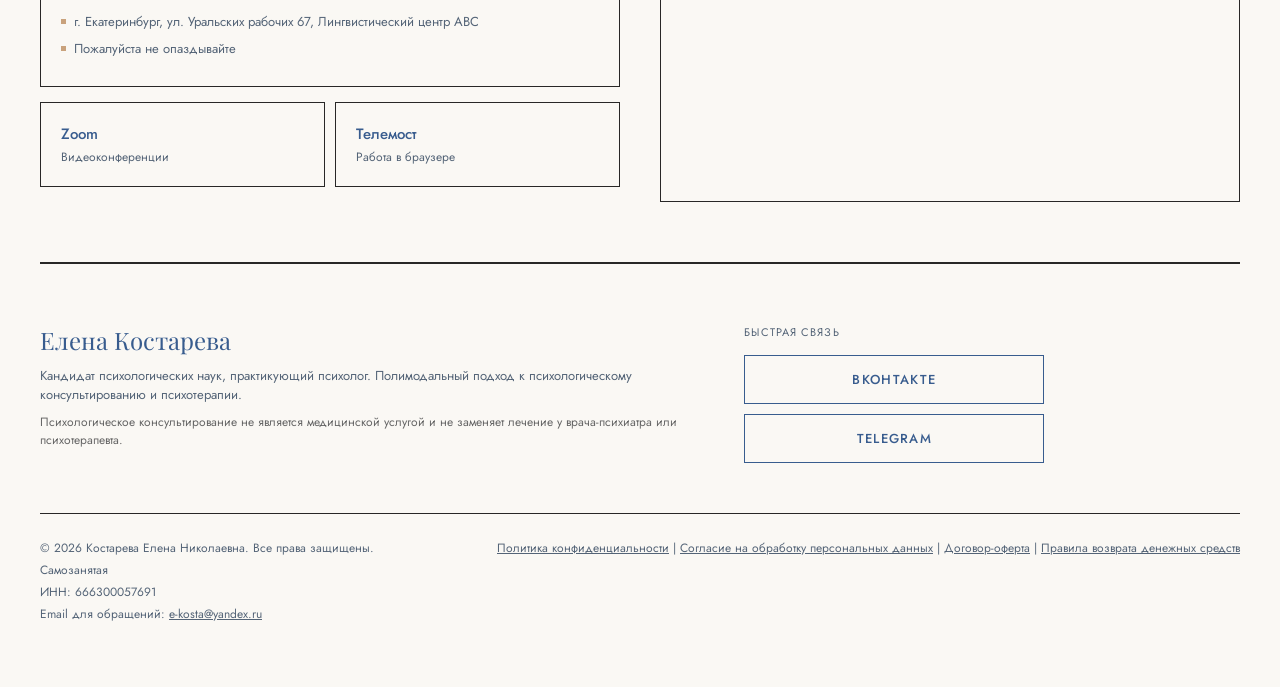
==== commit 1cb7b411: "auto-sync batch: 2026-07-03 17:20:01" ====
--- a/index.html
+++ b/index.html
@@ -91,7 +91,7 @@
       <div class="about-grid">
 
         <div>
-          <h2 class="about-heading">Психология — это диалог</h2>
+          <h2 class="about-heading">Обо мне</h2>
           
           <p class="about-para">Моя миссия — помочь вам обрести внутреннюю опору, разобраться в сложных жизненных ситуациях
             и найти путь к психологическому благополучию. В работе сочетаю научные знания, практический опыт и
